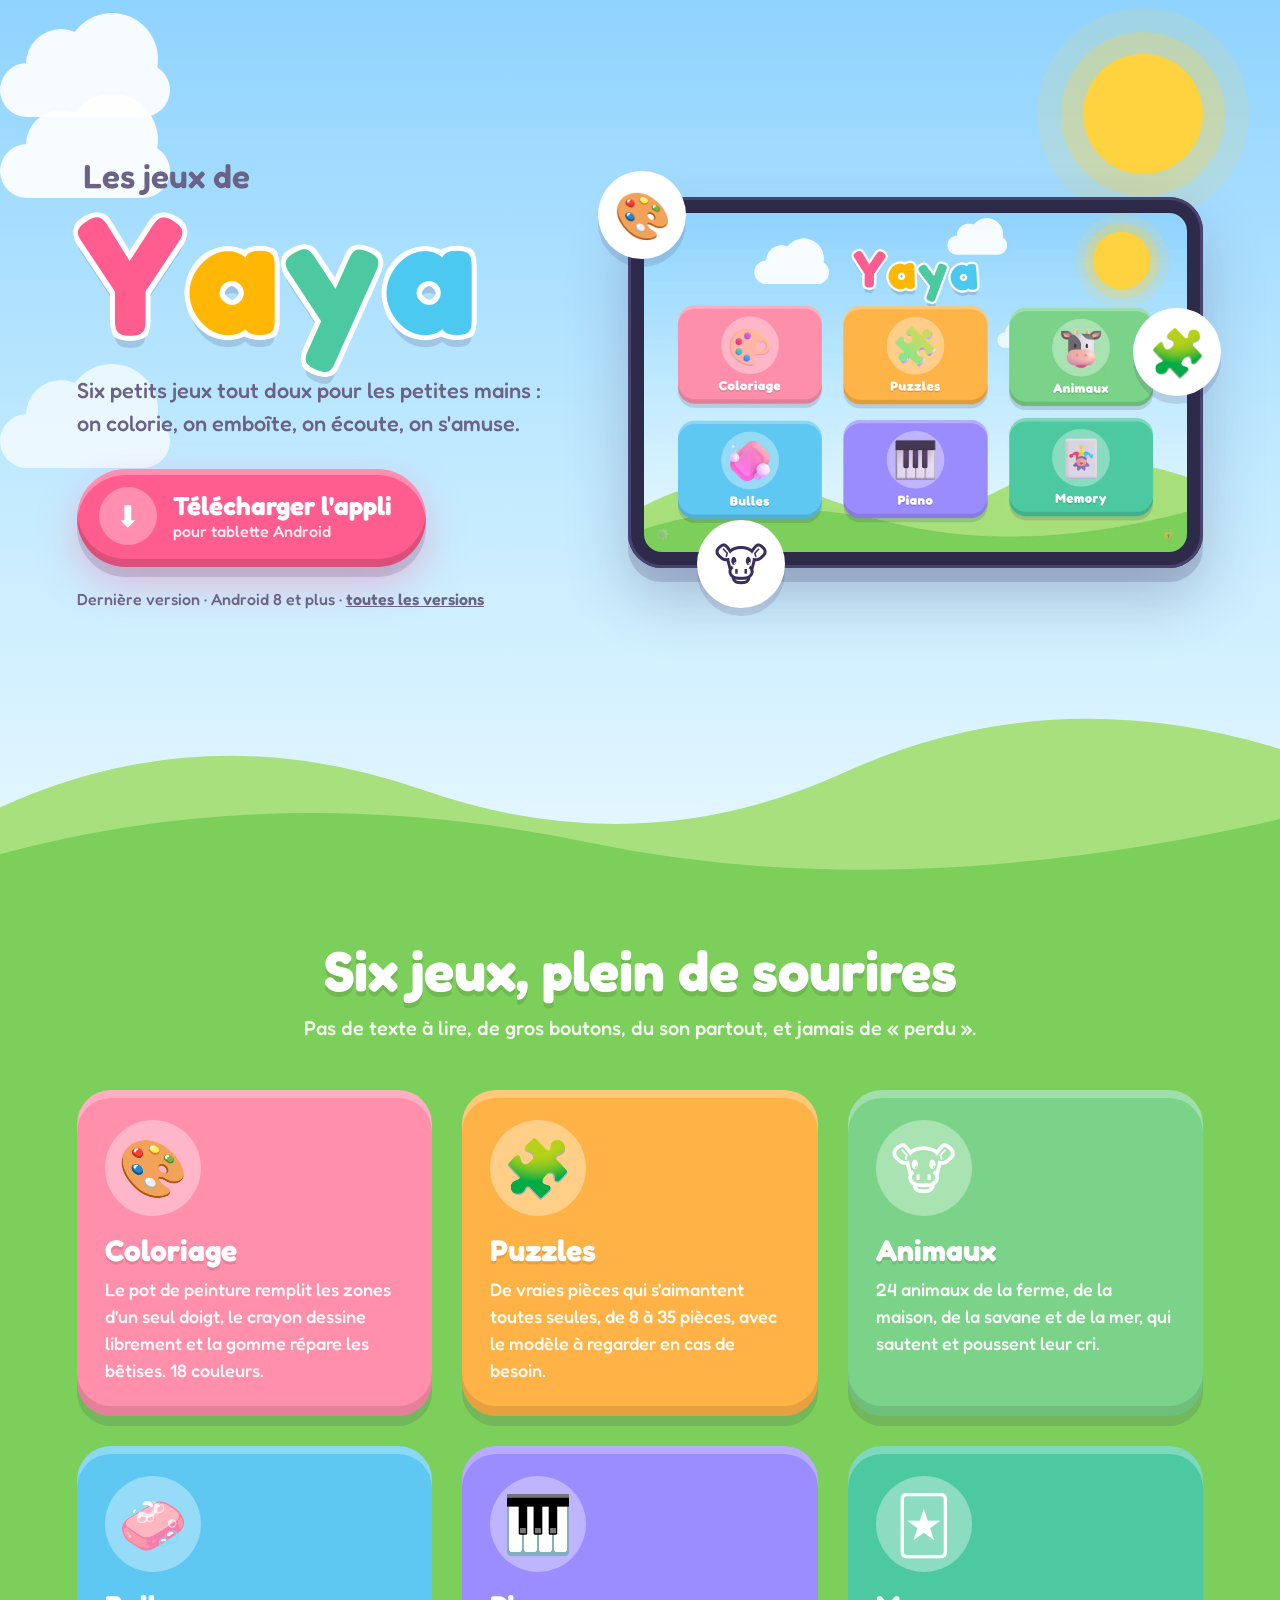
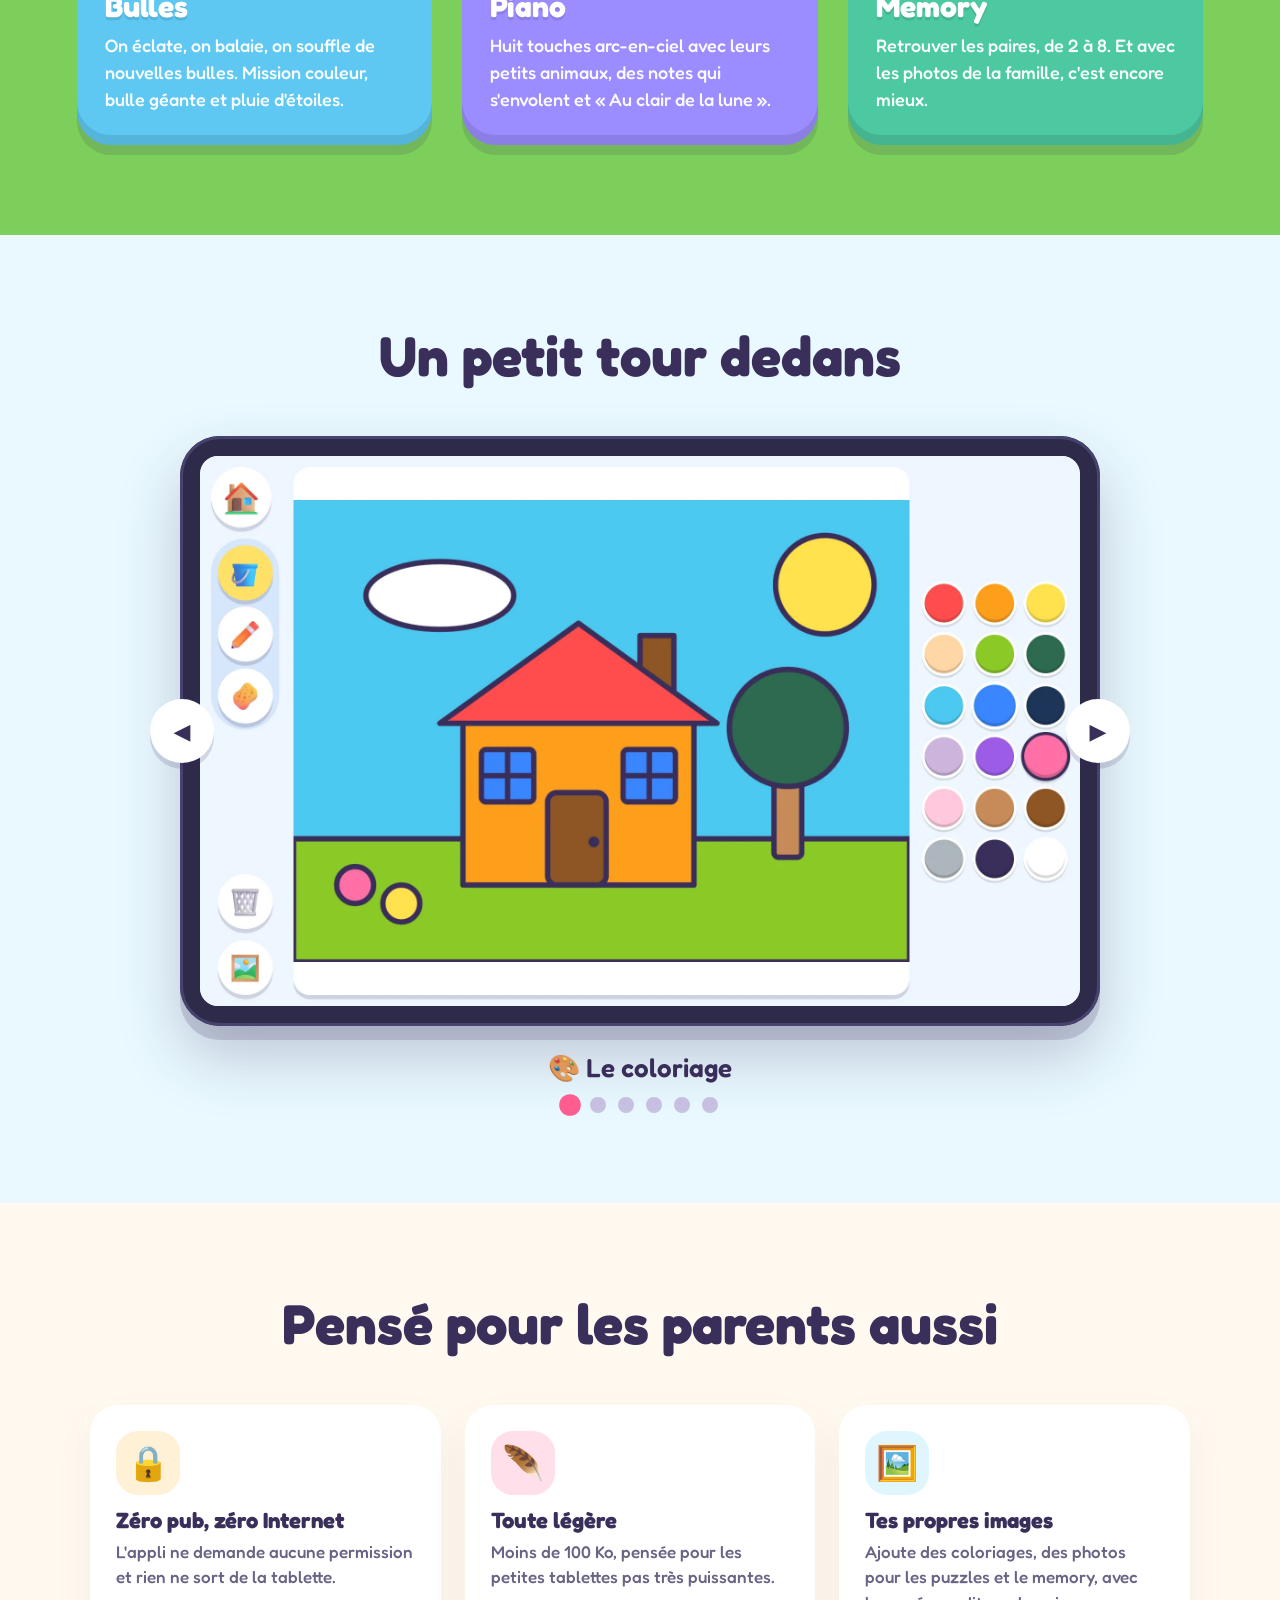
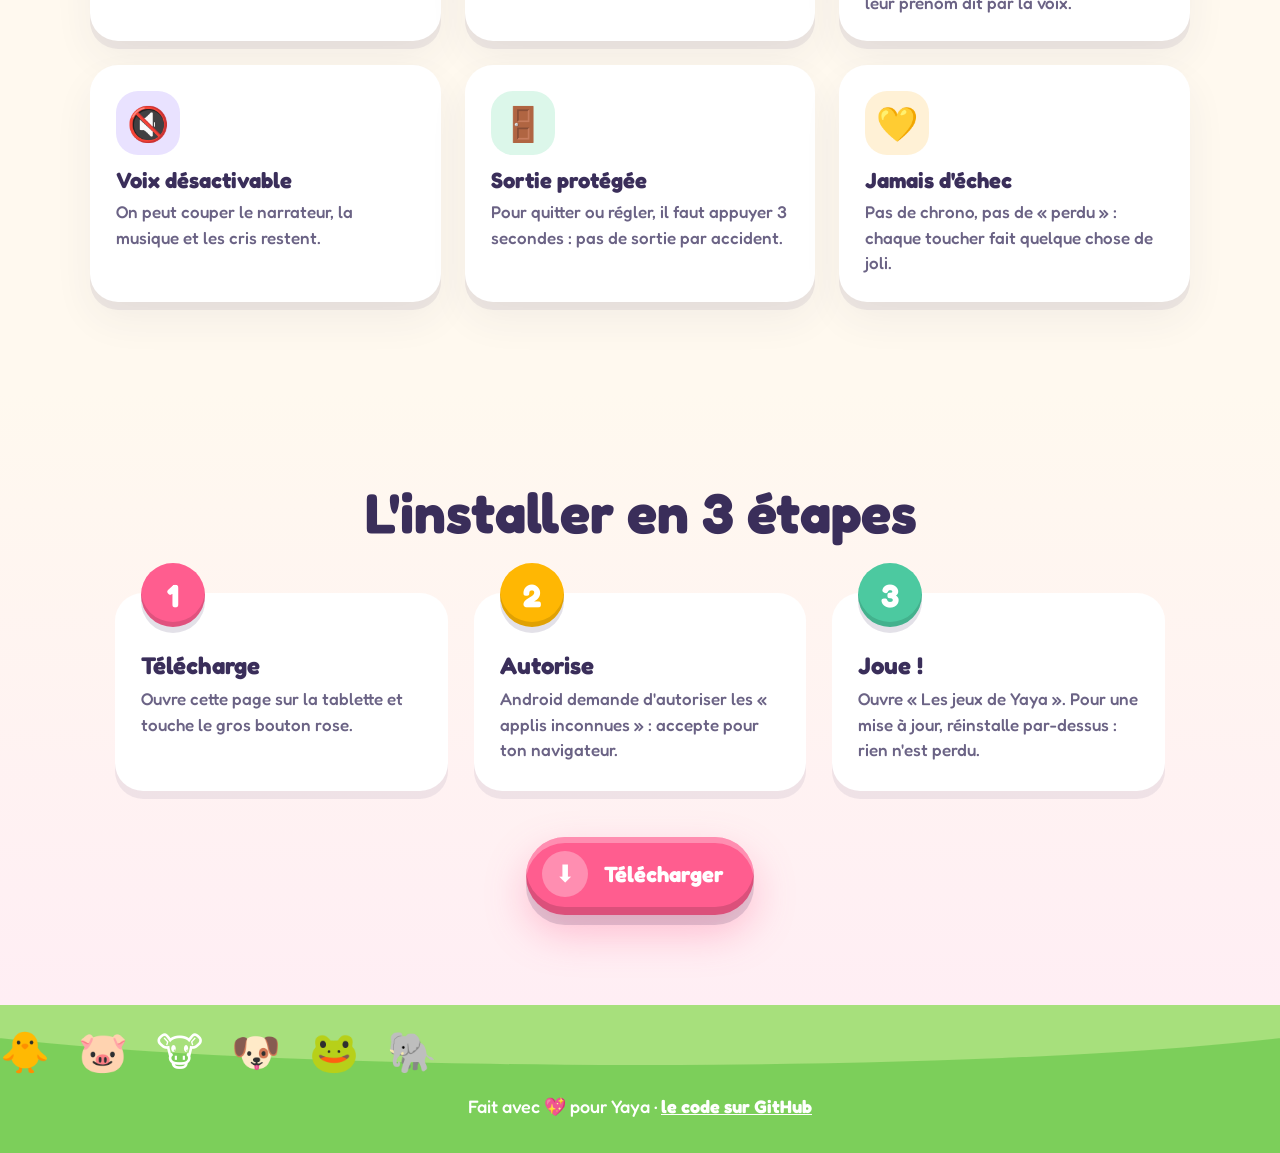
==== site/index.html @ edda2c36 "Les jeux de Yaya 1.0.0 Six jeux pour tablette Android (coloriage, puzzles, animaux, bulles, piano, m" ====
<!doctype html>
<html lang="fr">
<head>
  <meta charset="utf-8">
  <meta name="viewport" content="width=device-width, initial-scale=1">
  <title>Les jeux de Yaya · petits jeux tout doux pour Android</title>
  <meta name="description" content="Six petits jeux tout doux pour les 3 ans et plus : coloriage, puzzles, cris des animaux, bulles, piano et memory. Sans pub, sans Internet, sans permission.">
  <meta name="theme-color" content="#8fd3ff">
  <meta property="og:title" content="Les jeux de Yaya">
  <meta property="og:description" content="Six petits jeux tout doux pour les tout-petits, sur tablette Android.">
  <meta property="og:image" content="https://yaya.glaede.fr/img/menu.webp">
  <meta property="og:type" content="website">
  <link rel="icon" href="favicon.svg" type="image/svg+xml">
  <link rel="preload" href="fonts/fredoka.woff2" as="font" type="font/woff2" crossorigin>
  <link rel="stylesheet" href="style.css">
</head>
<body>
  <!-- Bulles qui montent en fond (créées par app.js) -->
  <div class="bubbles" aria-hidden="true"></div>

  <!-- =========================== Haut de page =========================== -->
  <header class="hero">
    <div class="sky" aria-hidden="true">
      <div class="sun"></div>
      <div class="cloud c1"></div>
      <div class="cloud c2"></div>
      <div class="cloud c3"></div>
    </div>

    <div class="hero-inner">
      <div class="hero-text">
        <p class="kicker">Les jeux de</p>
        <h1 class="name" aria-label="Yaya">
          <span style="--c:#ff5d8f;--i:0">Y</span><span style="--c:#ffb703;--i:1">a</span><span style="--c:#4cc9a0;--i:2">y</span><span style="--c:#4cc9f0;--i:3">a</span>
        </h1>
        <p class="tagline">Six petits jeux tout doux pour les petites mains&nbsp;:<br>on colorie, on emboîte, on écoute, on s'amuse.</p>

        <a class="candy download" id="download" href="https://github.com/Glaede2/les-jeux-de-yaya/releases/latest/download/LesJeuxDeYaya.apk">
          <span class="candy-icon">⬇️</span>
          <span>
            <strong>Télécharger l'appli</strong>
            <small>pour tablette Android</small>
          </span>
        </a>
        <p class="meta"><span id="version">Dernière version</span> · Android 8 et plus · <a href="https://github.com/Glaede2/les-jeux-de-yaya/releases" id="releases">toutes les versions</a></p>
      </div>

      <div class="hero-device">
        <div class="tablet tilt">
          <img src="img/menu.webp" alt="L'écran d'accueil de l'appli : le prénom Yaya et six tuiles de jeux colorées" width="1920" height="1200">
        </div>
        <span class="sticker s1">🎨</span>
        <span class="sticker s2">🧩</span>
        <span class="sticker s3">🐮</span>
      </div>
    </div>

    <svg class="hills" viewBox="0 0 1000 200" preserveAspectRatio="none" aria-hidden="true">
      <path d="M0 120 Q160 40 330 105 T660 90 T1000 70 V200 H0 Z" fill="#a7e07c" />
      <path d="M0 160 Q220 95 460 150 T1000 130 V200 H0 Z" fill="#7ccf5a" />
    </svg>
  </header>

  <main>
    <!-- =========================== Les jeux =========================== -->
    <section class="section games" id="jeux">
      <h2 class="title">Six jeux, plein de sourires</h2>
      <p class="lead">Pas de texte à lire, de gros boutons, du son partout, et jamais de « perdu ».</p>
      <div class="cards">
        <article class="card reveal" style="--c:#ff8fab">
          <div class="card-icon">🎨</div>
          <h3>Coloriage</h3>
          <p>Le pot de peinture remplit les zones d'un seul doigt, le crayon dessine librement et la gomme répare les bêtises. 18 couleurs.</p>
        </article>
        <article class="card reveal" style="--c:#ffb347">
          <div class="card-icon">🧩</div>
          <h3>Puzzles</h3>
          <p>De vraies pièces qui s'aimantent toutes seules, de 8 à 35 pièces, avec le modèle à regarder en cas de besoin.</p>
        </article>
        <article class="card reveal" style="--c:#7bd389">
          <div class="card-icon">🐮</div>
          <h3>Animaux</h3>
          <p>24 animaux de la ferme, de la maison, de la savane et de la mer, qui sautent et poussent leur cri.</p>
        </article>
        <article class="card reveal" style="--c:#5ec8f2">
          <div class="card-icon">🧼</div>
          <h3>Bulles</h3>
          <p>On éclate, on balaie, on souffle de nouvelles bulles. Mission couleur, bulle géante et pluie d'étoiles.</p>
        </article>
        <article class="card reveal" style="--c:#9b8cff">
          <div class="card-icon">🎹</div>
          <h3>Piano</h3>
          <p>Huit touches arc-en-ciel avec leurs petits animaux, des notes qui s'envolent et « Au clair de la lune ».</p>
        </article>
        <article class="card reveal" style="--c:#4cc9a0">
          <div class="card-icon">🃏</div>
          <h3>Memory</h3>
          <p>Retrouver les paires, de 2 à 8. Et avec les photos de la famille, c'est encore mieux.</p>
        </article>
      </div>
    </section>

    <!-- =========================== Captures =========================== -->
    <section class="section gallery" id="images">
      <h2 class="title">Un petit tour dedans</h2>
      <div class="viewer reveal">
        <div class="tablet big">
          <div class="slides" id="slides">
            <img src="img/coloriage.webp" alt="Le coloriage : une maison colorée, la palette de couleurs et les outils" data-caption="🎨 Le coloriage" width="1920" height="1200">
            <img src="img/puzzle.webp" alt="Le puzzle : le plateau avec le modèle en transparence et les pièces rangées sur les côtés" data-caption="🧩 Les puzzles" width="1920" height="1200" loading="lazy">
            <img src="img/animaux.webp" alt="Les animaux de la ferme, la vache dit Meuh" data-caption="🐮 Les animaux" width="1920" height="1200" loading="lazy">
            <img src="img/bulles.webp" alt="Des bulles de couleur qui montent dans l'eau" data-caption="🧼 Les bulles" width="1920" height="1200" loading="lazy">
            <img src="img/piano.webp" alt="Le piano aux huit touches de couleur" data-caption="🎹 Le piano" width="1920" height="1200" loading="lazy">
            <img src="img/memory.webp" alt="Le memory avec des cartes d'animaux" data-caption="🃏 Le memory" width="1920" height="1200" loading="lazy">
          </div>
        </div>
        <button class="nav prev" id="prev" aria-label="Image précédente">◀</button>
        <button class="nav next" id="next" aria-label="Image suivante">▶</button>
      </div>
      <p class="caption" id="caption">🎨 Le coloriage</p>
      <div class="dots" id="dots"></div>
    </section>

    <!-- =========================== Pour les parents =========================== -->
    <section class="section parents" id="parents">
      <h2 class="title">Pensé pour les parents aussi</h2>
      <div class="features">
        <div class="feature reveal"><span>🔒</span><h3>Zéro pub, zéro Internet</h3><p>L'appli ne demande aucune permission et rien ne sort de la tablette.</p></div>
        <div class="feature reveal"><span>🪶</span><h3>Toute légère</h3><p>Moins de 100 Ko, pensée pour les petites tablettes pas très puissantes.</p></div>
        <div class="feature reveal"><span>🖼️</span><h3>Tes propres images</h3><p>Ajoute des coloriages, des photos pour les puzzles et le memory, avec leur prénom dit par la voix.</p></div>
        <div class="feature reveal"><span>🔇</span><h3>Voix désactivable</h3><p>On peut couper le narrateur, la musique et les cris restent.</p></div>
        <div class="feature reveal"><span>🚪</span><h3>Sortie protégée</h3><p>Pour quitter ou régler, il faut appuyer 3 secondes : pas de sortie par accident.</p></div>
        <div class="feature reveal"><span>💛</span><h3>Jamais d'échec</h3><p>Pas de chrono, pas de « perdu » : chaque toucher fait quelque chose de joli.</p></div>
      </div>
    </section>

    <!-- =========================== Installation =========================== -->
    <section class="section install" id="installer">
      <h2 class="title">L'installer en 3 étapes</h2>
      <ol class="steps">
        <li class="step reveal" style="--c:#ff5d8f"><b>1</b><h3>Télécharge</h3><p>Ouvre cette page sur la tablette et touche le gros bouton rose.</p></li>
        <li class="step reveal" style="--c:#ffb703"><b>2</b><h3>Autorise</h3><p>Android demande d'autoriser les « applis inconnues » : accepte pour ton navigateur.</p></li>
        <li class="step reveal" style="--c:#4cc9a0"><b>3</b><h3>Joue !</h3><p>Ouvre « Les jeux de Yaya ». Pour une mise à jour, réinstalle par-dessus : rien n'est perdu.</p></li>
      </ol>
      <a class="candy download small" href="https://github.com/Glaede2/les-jeux-de-yaya/releases/latest/download/LesJeuxDeYaya.apk">
        <span class="candy-icon">⬇️</span><span><strong>Télécharger</strong></span>
      </a>
    </section>
  </main>

  <!-- =========================== Bas de page =========================== -->
  <footer class="footer">
    <div class="parade" aria-hidden="true">
      <span>🐥</span><span>🐷</span><span>🐮</span><span>🐶</span><span>🐸</span><span>🐘</span>
    </div>
    <p>Fait avec 💖 pour Yaya · <a href="https://github.com/Glaede2/les-jeux-de-yaya">le code sur GitHub</a></p>
  </footer>

  <canvas id="confetti" aria-hidden="true"></canvas>
  <script src="app.js"></script>
</body>
</html>
---- site/style.css ----
/* Les jeux de Yaya : site de téléchargement.
   Même direction artistique que l'appli : ciel, collines, police Fredoka, boutons bonbon. */
@font-face {
  font-family: 'Fredoka';
  src: url(fonts/fredoka.woff2) format('woff2');
  font-weight: 300 700;
  font-display: swap;
}

:root {
  --ink: #3a2e5a;
  --ink-soft: #6b6385;
  --pink: #ff5d8f;
  --yellow: #ffb703;
  --green: #4cc9a0;
  --blue: #4cc9f0;
  --violet: #9b5de5;
  --sky1: #8fd3ff;
  --sky2: #c4ebff;
  --sky3: #e9f9ff;
  --grass: #7ccf5a;
  --grass-light: #a7e07c;
  --cream: #fff9ef;
}

* { box-sizing: border-box; margin: 0; padding: 0; }
html { scroll-behavior: smooth; }
body {
  font-family: 'Fredoka', system-ui, sans-serif;
  color: var(--ink);
  background: var(--cream);
  overflow-x: hidden;
  -webkit-font-smoothing: antialiased;
}
a { color: inherit; }
img { display: block; max-width: 100%; height: auto; }

/* ---------------------------------------------------------------- Bulles de fond */
.bubbles {
  position: fixed;
  inset: 0;
  pointer-events: none;
  z-index: 0;
  overflow: hidden;
}
.bubbles span {
  position: absolute;
  bottom: -120px;
  border-radius: 50%;
  background: radial-gradient(circle at 32% 30%, rgba(255, 255, 255, .95) 0 12%, var(--c) 13% 70%, rgba(255, 255, 255, .4) 100%);
  opacity: .35;
  animation: rise linear infinite;
}
@keyframes rise {
  0% { transform: translate(0, 0); }
  50% { transform: translate(30px, -55vh); }
  100% { transform: translate(-10px, -115vh); }
}

/* ---------------------------------------------------------------- Haut de page */
.hero {
  position: relative;
  z-index: 1;
  min-height: 100vh;
  padding: 7vh 6vw 22vh;
  display: flex;
  align-items: center;
  background: linear-gradient(var(--sky1) 0%, var(--sky2) 55%, var(--sky3) 100%);
  overflow: hidden;
}
.sky { position: absolute; inset: 0; pointer-events: none; }
.sun {
  position: absolute;
  right: 6vw;
  top: 6vh;
  width: 120px;
  height: 120px;
  border-radius: 50%;
  background: #ffd23f;
  box-shadow: 0 0 0 22px rgba(255, 210, 63, .3), 0 0 0 46px rgba(255, 210, 63, .14);
  animation: sun 5s ease-in-out infinite;
}
@keyframes sun { 50% { transform: scale(1.08); } }
.cloud {
  position: absolute;
  left: 0;
  width: 170px;
  height: 54px;
  border-radius: 54px;
  background: #fff;
  opacity: .92;
  animation: drift linear infinite;
}
.cloud::before, .cloud::after { content: ''; position: absolute; border-radius: 50%; background: #fff; }
.cloud::before { width: 70px; height: 70px; left: 26px; top: -34px; }
.cloud::after { width: 92px; height: 92px; left: 66px; top: -50px; }
.c1 { top: 16vh; animation-duration: 60s; animation-delay: -12s; }
.c2 { top: 46vh; --s: .6; animation-duration: 85s; animation-delay: -50s; opacity: .7; }
.c3 { top: 7vh; --s: .8; animation-duration: 72s; animation-delay: -36s; }
@keyframes drift {
  from { transform: translateX(-220px) scale(var(--s, 1)); }
  to { transform: translateX(calc(100vw + 40px)) scale(var(--s, 1)); }
}
.hills {
  position: absolute;
  left: 0;
  bottom: -1px;
  width: 100%;
  height: 26vh;
  pointer-events: none;
}

.hero-inner {
  position: relative;
  width: 100%;
  max-width: 1200px;
  margin: 0 auto;
  display: grid;
  grid-template-columns: 1fr 1.15fr;
  align-items: center;
  gap: 4vw;
}
.kicker {
  font-size: clamp(22px, 2.6vw, 34px);
  font-weight: 600;
  color: var(--ink-soft);
  margin-bottom: -6px;
  padding-left: 6px;
}
.name {
  display: flex;
  gap: 4px;
  font-size: clamp(96px, 13vw, 190px);
  font-weight: 700;
  line-height: 1;
  cursor: pointer;
  user-select: none;
}
.name span {
  display: inline-block;
  color: var(--c);
  text-shadow:
    5px 0 #fff, -5px 0 #fff, 0 5px #fff, 0 -5px #fff,
    4px 4px #fff, -4px 4px #fff, 4px -4px #fff, -4px -4px #fff,
    0 12px 0 rgba(58, 46, 90, .16);
  animation: wave 2.6s ease-in-out infinite;
  animation-delay: calc(var(--i) * -.3s);
}
.name span.pop { animation: pop .5s ease-out; }
@keyframes wave {
  0%, 100% { transform: translateY(0) rotate(-4deg); }
  50% { transform: translateY(-12px) rotate(4deg); }
}
@keyframes pop {
  40% { transform: scale(1.3) translateY(-16px); }
}
.tagline {
  margin: 18px 0 30px;
  font-size: clamp(18px, 1.7vw, 23px);
  line-height: 1.5;
  color: var(--ink-soft);
  max-width: 30em;
}

/* Bouton bonbon */
.candy {
  display: inline-flex;
  align-items: center;
  gap: 16px;
  padding: 18px 34px 22px 22px;
  border-radius: 999px;
  background: var(--pink);
  color: #fff;
  text-decoration: none;
  box-shadow:
    inset 0 -8px 0 rgba(0, 0, 0, .14),
    inset 0 6px 0 rgba(255, 255, 255, .3),
    0 10px 0 rgba(58, 46, 90, .16),
    0 18px 40px rgba(255, 93, 143, .35);
  transition: transform .15s ease;
  animation: wiggle 5s ease-in-out infinite;
}
.candy:hover { transform: translateY(-3px) scale(1.03); }
.candy:active { transform: translateY(4px) scale(.97); }
.candy strong { display: block; font-size: 26px; font-weight: 700; line-height: 1.1; }
.candy small { display: block; font-size: 16px; opacity: .9; }
.candy-icon {
  width: 58px;
  height: 58px;
  border-radius: 50%;
  background: rgba(255, 255, 255, .3);
  display: grid;
  place-items: center;
  font-size: 30px;
}
@keyframes wiggle {
  0%, 88%, 100% { rotate: 0deg; }
  91% { rotate: -3deg; }
  94% { rotate: 3deg; }
  97% { rotate: -1.5deg; }
}
.meta { margin-top: 22px; font-size: 16px; color: var(--ink-soft); }
.meta a { font-weight: 600; }

/* Tablette */
.hero-device { position: relative; }
.tablet {
  position: relative;
  padding: 16px;
  border-radius: 34px;
  background: #2d2a4a;
  box-shadow:
    inset 0 0 0 3px #47426e,
    0 14px 0 rgba(58, 46, 90, .18),
    0 30px 60px rgba(58, 46, 90, .25);
}
.tablet img, .tablet .slides { border-radius: 18px; overflow: hidden; }
.tablet::after { /* petite caméra */
  content: '';
  position: absolute;
  top: 50%;
  right: 6px;
  width: 6px;
  height: 6px;
  margin-top: -3px;
  border-radius: 50%;
  background: #5b5585;
}
.tilt { animation: floaty 6s ease-in-out infinite; }
@keyframes floaty {
  0%, 100% { transform: rotate(-3deg) translateY(0); }
  50% { transform: rotate(-1deg) translateY(-14px); }
}
.sticker {
  position: absolute;
  width: 88px;
  height: 88px;
  border-radius: 50%;
  background: #fff;
  display: grid;
  place-items: center;
  font-size: 46px;
  box-shadow: 0 8px 0 rgba(58, 46, 90, .14);
  animation: bob 4s ease-in-out infinite;
}
.s1 { left: -30px; top: -26px; }
.s2 { right: -18px; top: 30%; animation-delay: -1.3s; }
.s3 { left: 12%; bottom: -40px; animation-delay: -2.6s; }
@keyframes bob { 50% { transform: translateY(-14px) rotate(8deg); } }

/* ---------------------------------------------------------------- Sections */
main { position: relative; z-index: 1; }
.section { padding: 90px 6vw; }
.title {
  text-align: center;
  font-size: clamp(34px, 4.4vw, 56px);
  font-weight: 700;
  line-height: 1.1;
}
.lead {
  text-align: center;
  margin: 14px auto 0;
  font-size: 20px;
  color: var(--ink-soft);
  max-width: 34em;
}

/* Jeux */
.games { background: var(--grass); color: #fff; padding-top: 40px; }
.games .title { text-shadow: 0 5px 0 rgba(0, 0, 0, .1); }
.games .lead { color: rgba(255, 255, 255, .92); }
.cards {
  max-width: 1150px;
  margin: 50px auto 0;
  display: grid;
  grid-template-columns: repeat(3, 1fr);
  gap: 30px;
}
.card {
  position: relative;
  padding: 30px 28px 32px;
  border-radius: 34px;
  background: var(--c);
  box-shadow:
    inset 0 -10px 0 rgba(0, 0, 0, .1),
    inset 0 8px 0 rgba(255, 255, 255, .28),
    0 10px 0 rgba(58, 46, 90, .15);
  transition: transform .25s cubic-bezier(.3, 1.6, .5, 1);
}
.card:hover { transform: translateY(-8px) rotate(-1.5deg); }
.card:nth-child(even):hover { transform: translateY(-8px) rotate(1.5deg); }
.card:hover .card-icon { animation: jelly .6s ease; }
.card-icon {
  width: 96px;
  height: 96px;
  border-radius: 50%;
  background: rgba(255, 255, 255, .35);
  display: grid;
  place-items: center;
  font-size: 56px;
  margin-bottom: 16px;
}
@keyframes jelly {
  30% { transform: scale(1.25, .8); }
  50% { transform: scale(.85, 1.2); }
  70% { transform: scale(1.08, .95); }
}
.card h3 { font-size: 30px; font-weight: 700; text-shadow: 0 3px 0 rgba(0, 0, 0, .1); }
.card p { margin-top: 8px; font-size: 18px; line-height: 1.5; color: rgba(255, 255, 255, .95); }

/* Galerie */
.gallery { background: var(--sky3); }
.viewer {
  position: relative;
  max-width: 920px;
  margin: 50px auto 0;
}
.tablet.big { padding: 20px; border-radius: 40px; }
.slides { position: relative; aspect-ratio: 16 / 10; background: #fff; }
.slides img {
  position: absolute;
  inset: 0;
  width: 100%;
  height: 100%;
  object-fit: cover;
  opacity: 0;
  transform: scale(1.04);
  transition: opacity .6s ease, transform .8s ease;
}
.slides img.on { opacity: 1; transform: scale(1); }
.nav {
  position: absolute;
  top: 50%;
  width: 64px;
  height: 64px;
  margin-top: -32px;
  border: none;
  border-radius: 50%;
  background: #fff;
  color: var(--ink);
  font: inherit;
  font-size: 22px;
  cursor: pointer;
  box-shadow: 0 6px 0 rgba(58, 46, 90, .16);
  transition: transform .15s;
}
.nav:hover { transform: scale(1.1); }
.nav:active { transform: scale(.92); }
.prev { left: -30px; }
.next { right: -30px; }
.caption { text-align: center; margin-top: 26px; font-size: 26px; font-weight: 600; }
.dots { display: flex; justify-content: center; gap: 12px; margin-top: 14px; }
.dots button {
  width: 16px;
  height: 16px;
  border: none;
  border-radius: 50%;
  background: #c9c2e3;
  cursor: pointer;
  transition: transform .2s, background .2s;
}
.dots button.on { background: var(--pink); transform: scale(1.35); }

/* Parents */
.parents { background: var(--cream); }
.features {
  max-width: 1100px;
  margin: 50px auto 0;
  display: grid;
  grid-template-columns: repeat(3, 1fr);
  gap: 24px;
}
.feature {
  padding: 26px;
  border-radius: 28px;
  background: #fff;
  box-shadow: 0 8px 0 rgba(58, 46, 90, .08), 0 18px 40px rgba(58, 46, 90, .06);
}
.feature span {
  display: inline-grid;
  place-items: center;
  width: 64px;
  height: 64px;
  border-radius: 22px;
  background: #fff1d6;
  font-size: 34px;
  margin-bottom: 12px;
}
.feature:nth-child(2) span { background: #ffe0ea; }
.feature:nth-child(3) span { background: #dff6ff; }
.feature:nth-child(4) span { background: #e9e2ff; }
.feature:nth-child(5) span { background: #dcf7ea; }
.feature h3 { font-size: 22px; font-weight: 700; }
.feature p { margin-top: 6px; font-size: 17px; line-height: 1.5; color: var(--ink-soft); }

/* Installation */
.install { background: linear-gradient(var(--cream), #ffeef4); text-align: center; }
.steps {
  list-style: none;
  max-width: 1050px;
  margin: 50px auto 46px;
  display: grid;
  grid-template-columns: repeat(3, 1fr);
  gap: 26px;
  text-align: left;
}
.step {
  position: relative;
  padding: 58px 26px 28px;
  border-radius: 28px;
  background: #fff;
  box-shadow: 0 8px 0 rgba(58, 46, 90, .08);
}
.step b {
  position: absolute;
  top: -30px;
  left: 26px;
  width: 64px;
  height: 64px;
  border-radius: 50%;
  background: var(--c);
  color: #fff;
  display: grid;
  place-items: center;
  font-size: 32px;
  box-shadow: inset 0 -5px 0 rgba(0, 0, 0, .12), 0 6px 0 rgba(58, 46, 90, .14);
}
.step h3 { font-size: 24px; font-weight: 700; }
.step p { margin-top: 6px; font-size: 17px; line-height: 1.5; color: var(--ink-soft); }
.candy.small { padding: 14px 30px 18px 16px; }
.candy.small strong { font-size: 22px; }
.candy.small .candy-icon { width: 46px; height: 46px; font-size: 24px; }

/* Bas de page */
.footer {
  position: relative;
  z-index: 1;
  padding: 90px 6vw 36px;
  text-align: center;
  background: var(--grass);
  color: #fff;
  font-size: 18px;
  overflow: hidden;
}
.footer::before { /* une colline qui déborde */
  content: '';
  position: absolute;
  left: -10%;
  right: -10%;
  top: -60px;
  height: 120px;
  border-radius: 50%;
  background: var(--grass-light);
}
.footer p { position: relative; }
.footer a { font-weight: 700; }
.parade {
  position: absolute;
  left: 0;
  top: 22px;
  display: flex;
  gap: 28px;
  font-size: 40px;
  animation: parade 26s linear infinite;
}
.parade span { display: inline-block; animation: hop .5s ease-in-out infinite alternate; }
.parade span:nth-child(odd) { animation-delay: -.25s; }
@keyframes parade {
  from { transform: translateX(-420px); }
  to { transform: translateX(100vw); }
}
@keyframes hop { to { transform: translateY(-10px); } }

/* Apparition au défilement */
.reveal { opacity: 0; transform: translateY(40px) scale(.96); transition: opacity .6s ease, transform .6s cubic-bezier(.3, 1.4, .5, 1); }
.reveal.seen { opacity: 1; transform: none; }

#confetti { position: fixed; inset: 0; width: 100%; height: 100%; pointer-events: none; z-index: 50; }

/* ---------------------------------------------------------------- Petits écrans */
@media (max-width: 900px) {
  .hero { padding-top: 40px; }
  .hero-inner { grid-template-columns: 1fr; text-align: center; }
  .name { justify-content: center; }
  .tagline { margin-left: auto; margin-right: auto; }
  .hero-device { max-width: 560px; margin: 20px auto 0; width: 100%; }
  .cards, .features, .steps { grid-template-columns: 1fr 1fr; }
  .steps { gap: 50px 26px; }
  .sun { width: 80px; height: 80px; }
  .prev { left: -12px; }
  .next { right: -12px; }
}
@media (max-width: 600px) {
  .section { padding: 70px 18px; }
  .hero { padding: 30px 18px 18vh; }
  .cards, .features, .steps { grid-template-columns: 1fr; }
  .candy { padding: 14px 26px 18px 14px; }
  .candy strong { font-size: 22px; }
  .sticker { width: 64px; height: 64px; font-size: 32px; }
  .s1 { left: -8px; }
  .s2 { right: -6px; }
  .nav { width: 48px; height: 48px; margin-top: -24px; font-size: 16px; }
  .prev { left: -8px; }
  .next { right: -8px; }
}

/* Moins d'animations pour qui le demande */
@media (prefers-reduced-motion: reduce) {
  *, *::before, *::after { animation: none !important; transition: none !important; }
  .reveal { opacity: 1; transform: none; }
  .slides img.on { transform: none; }
}
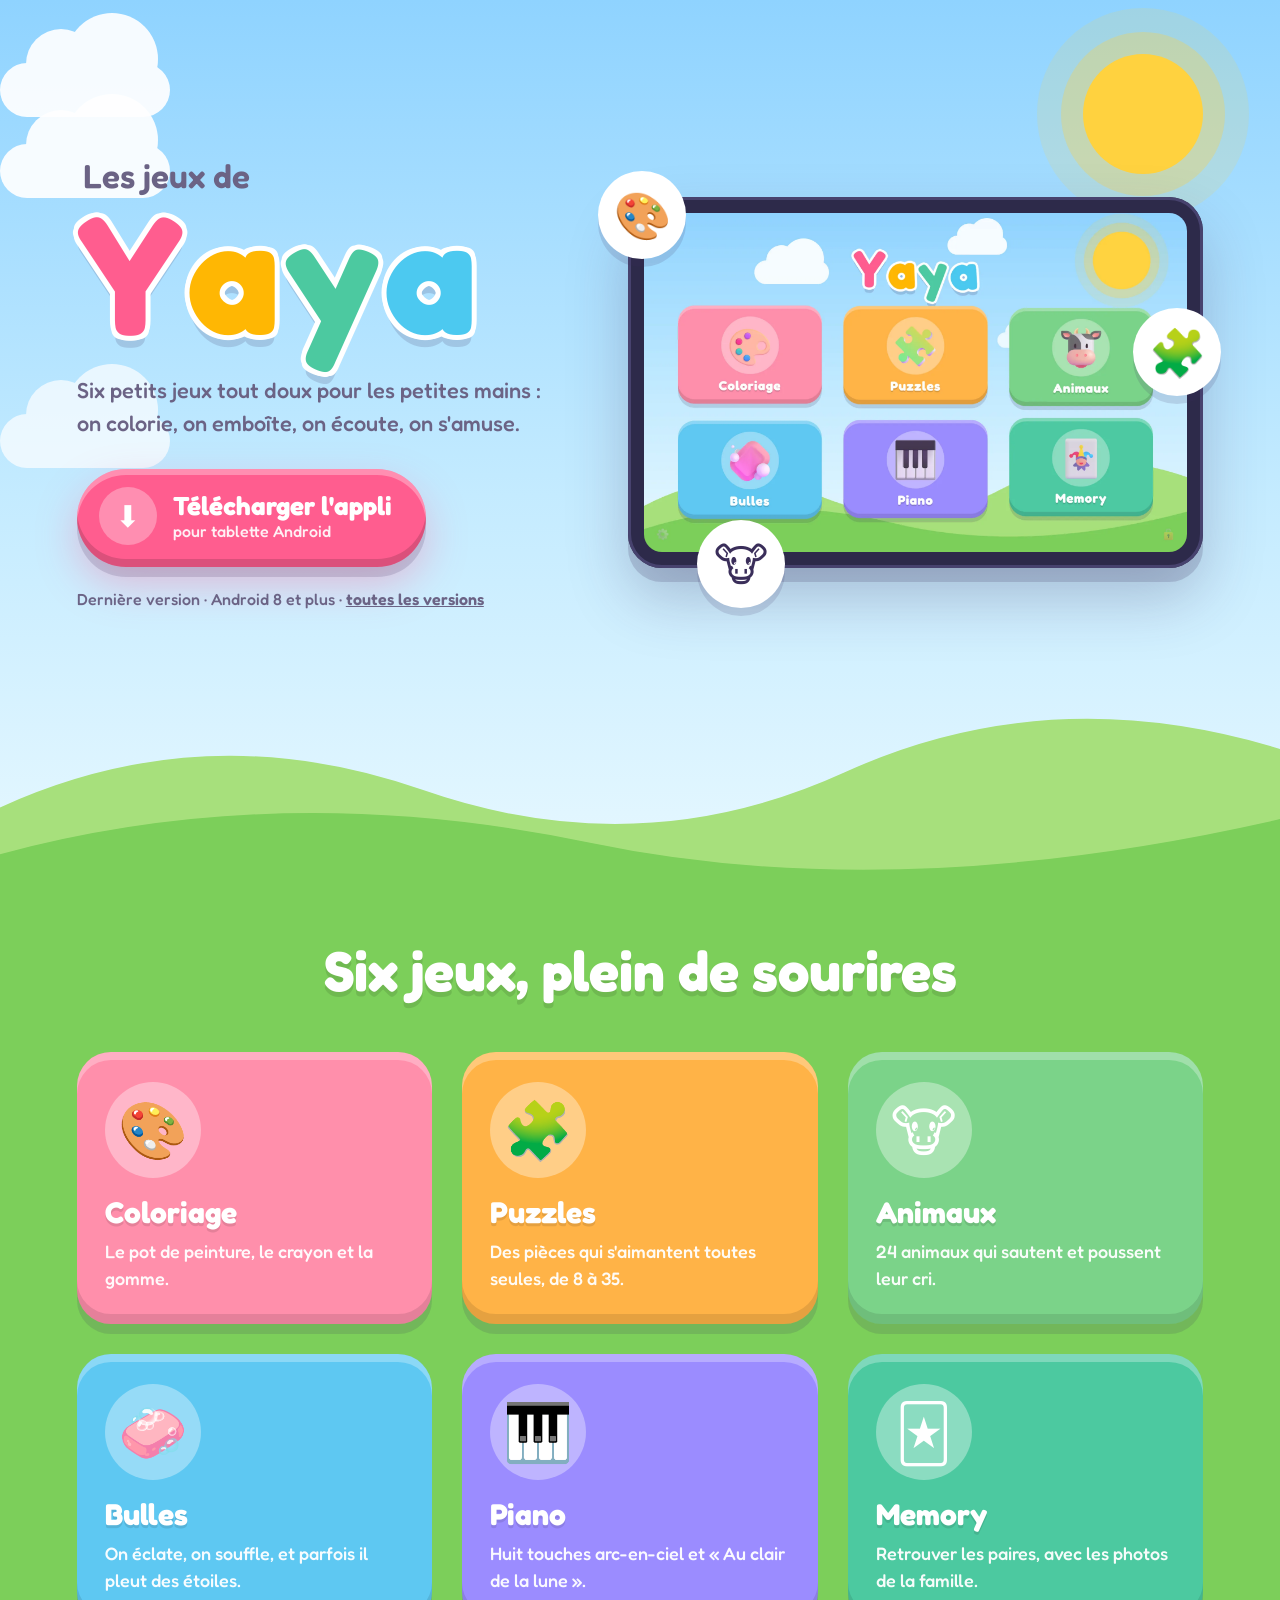
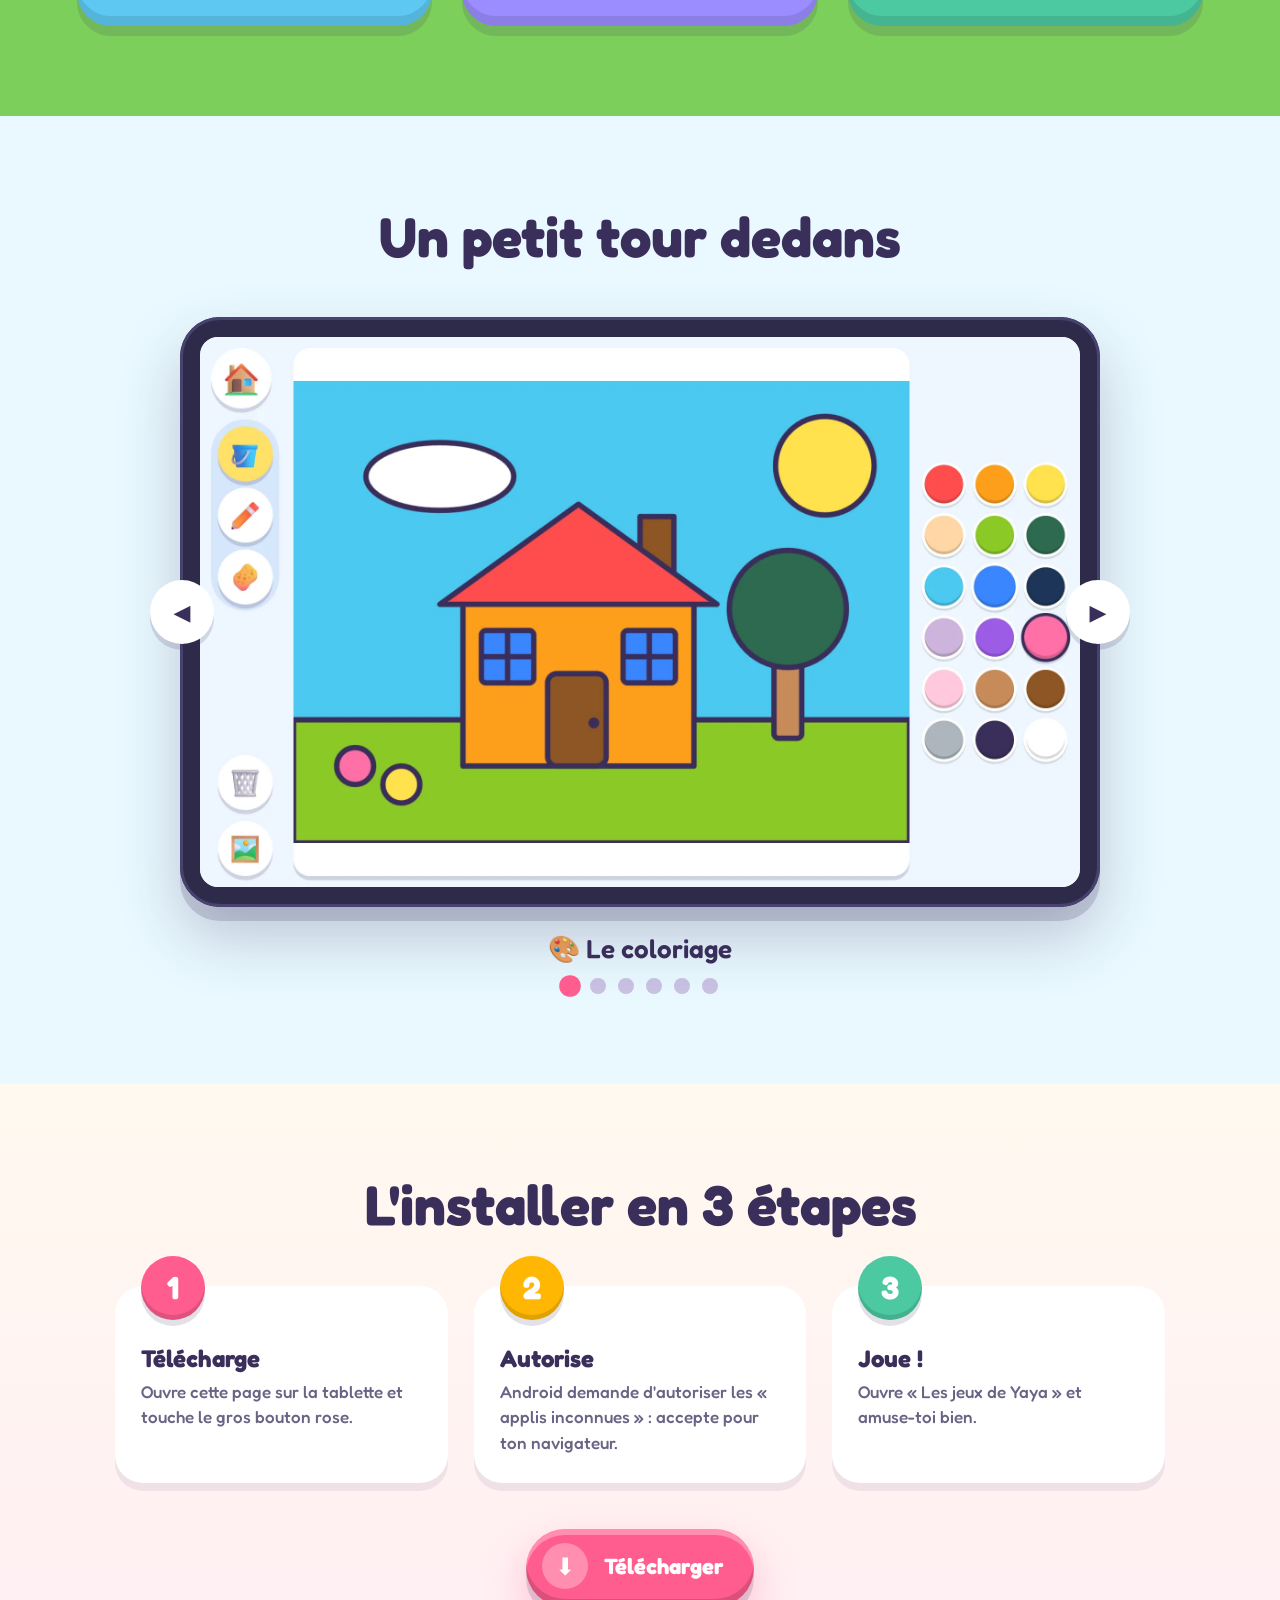
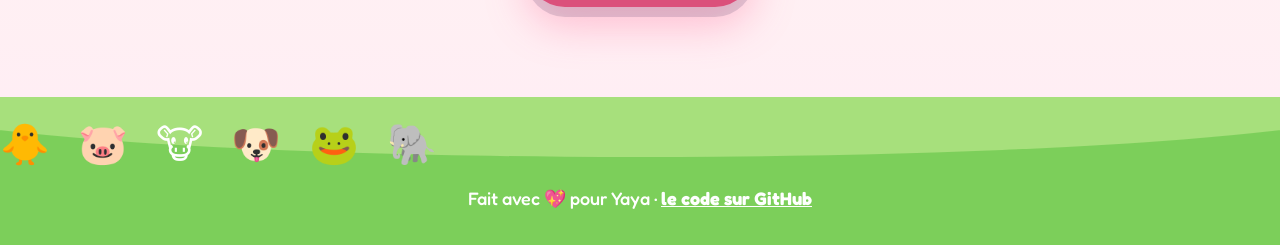
==== commit a2d6d9b8: "Site : version allégée, sans les blocs argumentaires Co-Authored-By: Claude Opus 5.5 <noreply@anthro" ====
--- a/site/index.html
+++ b/site/index.html
@@ -4,7 +4,7 @@
   <meta charset="utf-8">
   <meta name="viewport" content="width=device-width, initial-scale=1">
   <title>Les jeux de Yaya · petits jeux tout doux pour Android</title>
-  <meta name="description" content="Six petits jeux tout doux pour les 3 ans et plus : coloriage, puzzles, cris des animaux, bulles, piano et memory. Sans pub, sans Internet, sans permission.">
+  <meta name="description" content="Six petits jeux tout doux pour les 3 ans et plus : coloriage, puzzles, cris des animaux, bulles, piano et memory.">
   <meta name="theme-color" content="#8fd3ff">
   <meta property="og:title" content="Les jeux de Yaya">
   <meta property="og:description" content="Six petits jeux tout doux pour les tout-petits, sur tablette Android.">
@@ -65,37 +65,36 @@
     <!-- =========================== Les jeux =========================== -->
     <section class="section games" id="jeux">
       <h2 class="title">Six jeux, plein de sourires</h2>
-      <p class="lead">Pas de texte à lire, de gros boutons, du son partout, et jamais de « perdu ».</p>
       <div class="cards">
         <article class="card reveal" style="--c:#ff8fab">
           <div class="card-icon">🎨</div>
           <h3>Coloriage</h3>
-          <p>Le pot de peinture remplit les zones d'un seul doigt, le crayon dessine librement et la gomme répare les bêtises. 18 couleurs.</p>
+          <p>Le pot de peinture, le crayon et la gomme.</p>
         </article>
         <article class="card reveal" style="--c:#ffb347">
           <div class="card-icon">🧩</div>
           <h3>Puzzles</h3>
-          <p>De vraies pièces qui s'aimantent toutes seules, de 8 à 35 pièces, avec le modèle à regarder en cas de besoin.</p>
+          <p>Des pièces qui s'aimantent toutes seules, de 8 à 35.</p>
         </article>
         <article class="card reveal" style="--c:#7bd389">
           <div class="card-icon">🐮</div>
           <h3>Animaux</h3>
-          <p>24 animaux de la ferme, de la maison, de la savane et de la mer, qui sautent et poussent leur cri.</p>
+          <p>24 animaux qui sautent et poussent leur cri.</p>
         </article>
         <article class="card reveal" style="--c:#5ec8f2">
           <div class="card-icon">🧼</div>
           <h3>Bulles</h3>
-          <p>On éclate, on balaie, on souffle de nouvelles bulles. Mission couleur, bulle géante et pluie d'étoiles.</p>
+          <p>On éclate, on souffle, et parfois il pleut des étoiles.</p>
         </article>
         <article class="card reveal" style="--c:#9b8cff">
           <div class="card-icon">🎹</div>
           <h3>Piano</h3>
-          <p>Huit touches arc-en-ciel avec leurs petits animaux, des notes qui s'envolent et « Au clair de la lune ».</p>
+          <p>Huit touches arc-en-ciel et « Au clair de la lune ».</p>
         </article>
         <article class="card reveal" style="--c:#4cc9a0">
           <div class="card-icon">🃏</div>
           <h3>Memory</h3>
-          <p>Retrouver les paires, de 2 à 8. Et avec les photos de la famille, c'est encore mieux.</p>
+          <p>Retrouver les paires, avec les photos de la famille.</p>
         </article>
       </div>
     </section>
@@ -121,18 +120,6 @@
       <div class="dots" id="dots"></div>
     </section>
 
-    <!-- =========================== Pour les parents =========================== -->
-    <section class="section parents" id="parents">
-      <h2 class="title">Pensé pour les parents aussi</h2>
-      <div class="features">
-        <div class="feature reveal"><span>🔒</span><h3>Zéro pub, zéro Internet</h3><p>L'appli ne demande aucune permission et rien ne sort de la tablette.</p></div>
-        <div class="feature reveal"><span>🪶</span><h3>Toute légère</h3><p>Moins de 100 Ko, pensée pour les petites tablettes pas très puissantes.</p></div>
-        <div class="feature reveal"><span>🖼️</span><h3>Tes propres images</h3><p>Ajoute des coloriages, des photos pour les puzzles et le memory, avec leur prénom dit par la voix.</p></div>
-        <div class="feature reveal"><span>🔇</span><h3>Voix désactivable</h3><p>On peut couper le narrateur, la musique et les cris restent.</p></div>
-        <div class="feature reveal"><span>🚪</span><h3>Sortie protégée</h3><p>Pour quitter ou régler, il faut appuyer 3 secondes : pas de sortie par accident.</p></div>
-        <div class="feature reveal"><span>💛</span><h3>Jamais d'échec</h3><p>Pas de chrono, pas de « perdu » : chaque toucher fait quelque chose de joli.</p></div>
-      </div>
-    </section>
 
     <!-- =========================== Installation =========================== -->
     <section class="section install" id="installer">
@@ -140,7 +127,7 @@
       <ol class="steps">
         <li class="step reveal" style="--c:#ff5d8f"><b>1</b><h3>Télécharge</h3><p>Ouvre cette page sur la tablette et touche le gros bouton rose.</p></li>
         <li class="step reveal" style="--c:#ffb703"><b>2</b><h3>Autorise</h3><p>Android demande d'autoriser les « applis inconnues » : accepte pour ton navigateur.</p></li>
-        <li class="step reveal" style="--c:#4cc9a0"><b>3</b><h3>Joue !</h3><p>Ouvre « Les jeux de Yaya ». Pour une mise à jour, réinstalle par-dessus : rien n'est perdu.</p></li>
+        <li class="step reveal" style="--c:#4cc9a0"><b>3</b><h3>Joue !</h3><p>Ouvre « Les jeux de Yaya » et amuse-toi bien.</p></li>
       </ol>
       <a class="candy download small" href="https://github.com/Glaede2/les-jeux-de-yaya/releases/latest/download/LesJeuxDeYaya.apk">
         <span class="candy-icon">⬇️</span><span><strong>Télécharger</strong></span>
--- a/site/style.css
+++ b/site/style.css
@@ -361,38 +361,6 @@
 }
 .dots button.on { background: var(--pink); transform: scale(1.35); }
 
-/* Parents */
-.parents { background: var(--cream); }
-.features {
-  max-width: 1100px;
-  margin: 50px auto 0;
-  display: grid;
-  grid-template-columns: repeat(3, 1fr);
-  gap: 24px;
-}
-.feature {
-  padding: 26px;
-  border-radius: 28px;
-  background: #fff;
-  box-shadow: 0 8px 0 rgba(58, 46, 90, .08), 0 18px 40px rgba(58, 46, 90, .06);
-}
-.feature span {
-  display: inline-grid;
-  place-items: center;
-  width: 64px;
-  height: 64px;
-  border-radius: 22px;
-  background: #fff1d6;
-  font-size: 34px;
-  margin-bottom: 12px;
-}
-.feature:nth-child(2) span { background: #ffe0ea; }
-.feature:nth-child(3) span { background: #dff6ff; }
-.feature:nth-child(4) span { background: #e9e2ff; }
-.feature:nth-child(5) span { background: #dcf7ea; }
-.feature h3 { font-size: 22px; font-weight: 700; }
-.feature p { margin-top: 6px; font-size: 17px; line-height: 1.5; color: var(--ink-soft); }
-
 /* Installation */
 .install { background: linear-gradient(var(--cream), #ffeef4); text-align: center; }
 .steps {
@@ -484,7 +452,7 @@
   .name { justify-content: center; }
   .tagline { margin-left: auto; margin-right: auto; }
   .hero-device { max-width: 560px; margin: 20px auto 0; width: 100%; }
-  .cards, .features, .steps { grid-template-columns: 1fr 1fr; }
+  .cards, .steps { grid-template-columns: 1fr 1fr; }
   .steps { gap: 50px 26px; }
   .sun { width: 80px; height: 80px; }
   .prev { left: -12px; }
@@ -493,7 +461,7 @@
 @media (max-width: 600px) {
   .section { padding: 70px 18px; }
   .hero { padding: 30px 18px 18vh; }
-  .cards, .features, .steps { grid-template-columns: 1fr; }
+  .cards, .steps { grid-template-columns: 1fr; }
   .candy { padding: 14px 26px 18px 14px; }
   .candy strong { font-size: 22px; }
   .sticker { width: 64px; height: 64px; font-size: 32px; }
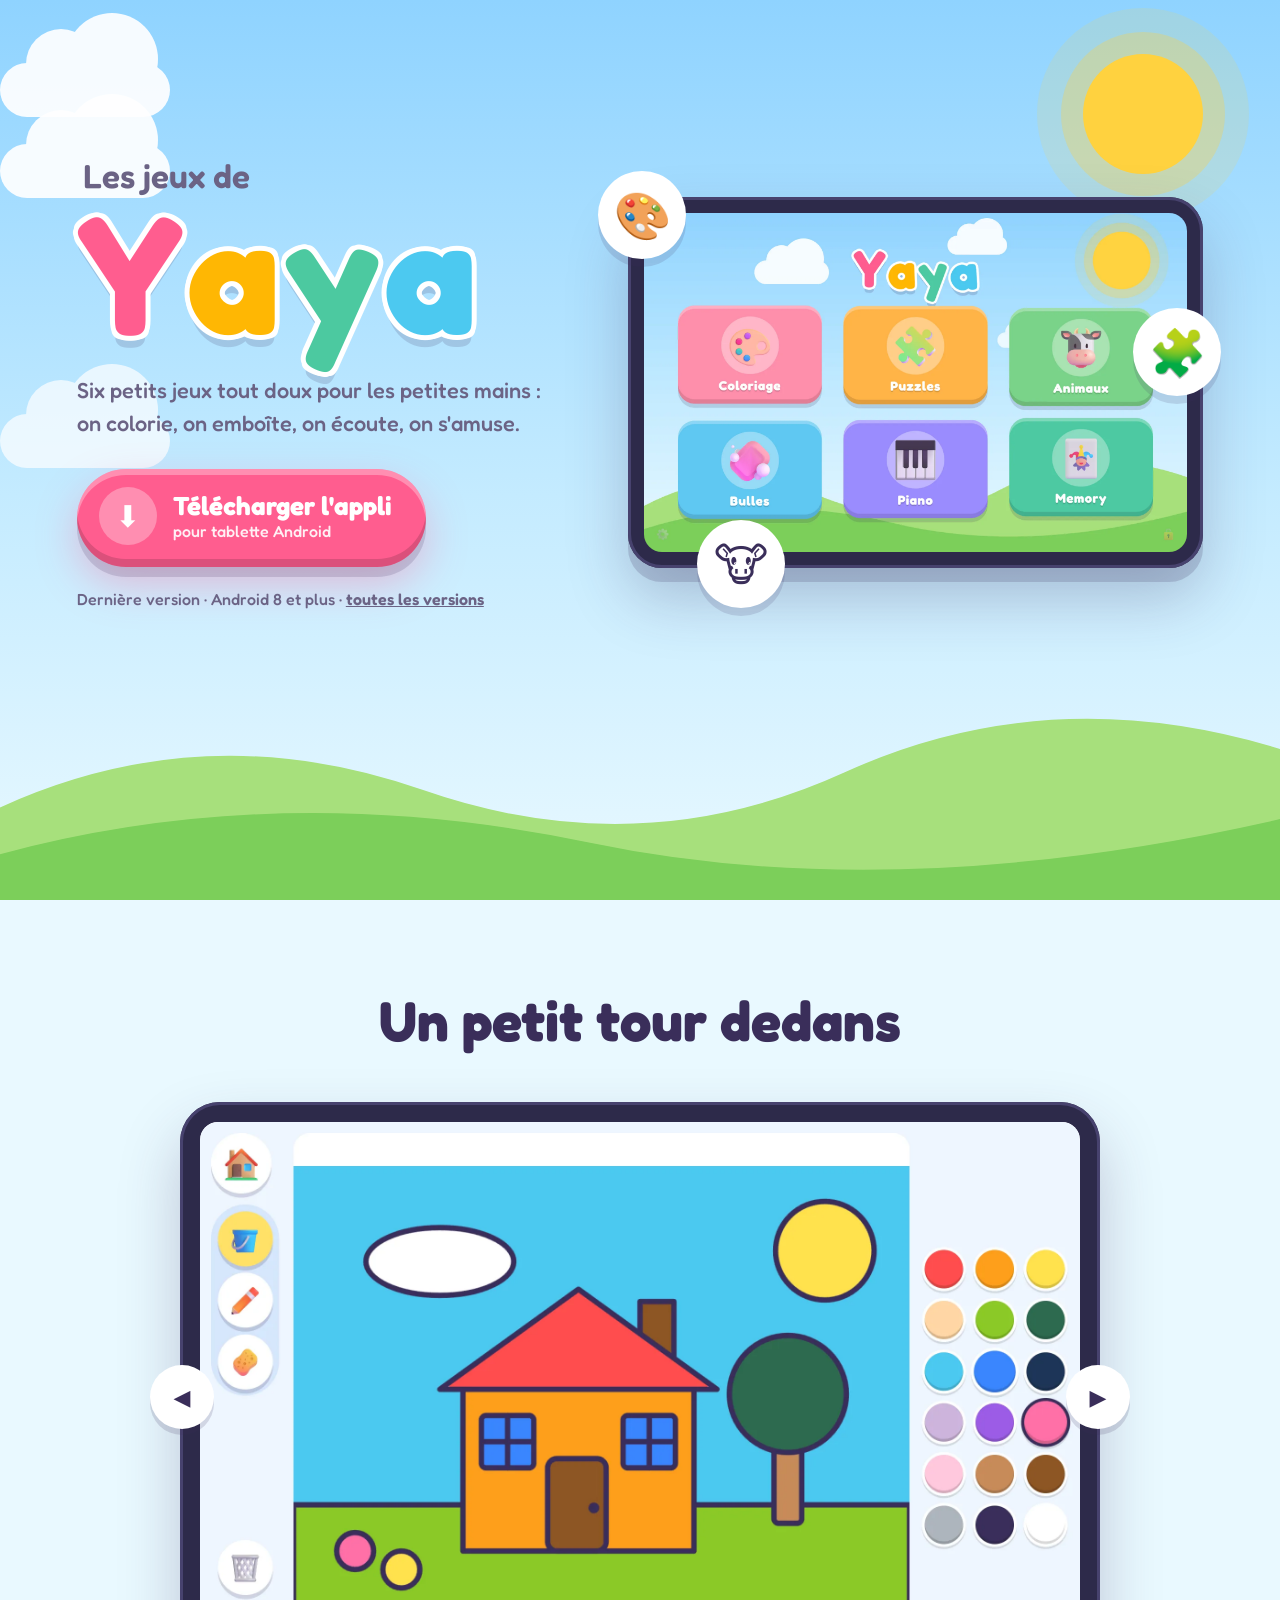
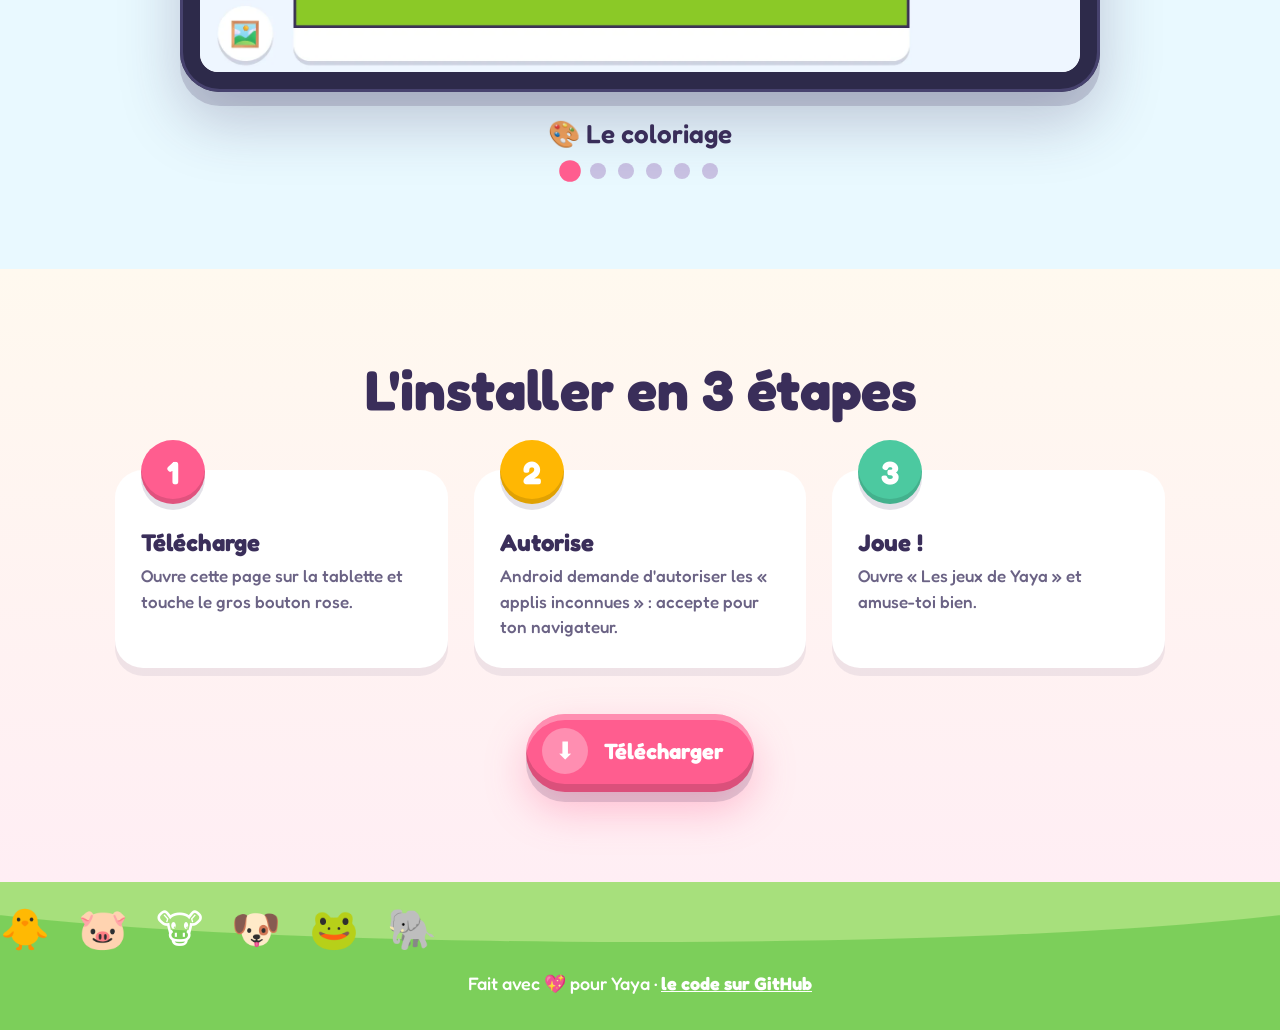
==== commit 9de26798: "Site : retrait des cartes de jeux Co-Authored-By: Claude Opus 5.5 <noreply@anthropic.com>" ====
--- a/site/index.html
+++ b/site/index.html
@@ -62,43 +62,6 @@
   </header>
 
   <main>
-    <!-- =========================== Les jeux =========================== -->
-    <section class="section games" id="jeux">
-      <h2 class="title">Six jeux, plein de sourires</h2>
-      <div class="cards">
-        <article class="card reveal" style="--c:#ff8fab">
-          <div class="card-icon">🎨</div>
-          <h3>Coloriage</h3>
-          <p>Le pot de peinture, le crayon et la gomme.</p>
-        </article>
-        <article class="card reveal" style="--c:#ffb347">
-          <div class="card-icon">🧩</div>
-          <h3>Puzzles</h3>
-          <p>Des pièces qui s'aimantent toutes seules, de 8 à 35.</p>
-        </article>
-        <article class="card reveal" style="--c:#7bd389">
-          <div class="card-icon">🐮</div>
-          <h3>Animaux</h3>
-          <p>24 animaux qui sautent et poussent leur cri.</p>
-        </article>
-        <article class="card reveal" style="--c:#5ec8f2">
-          <div class="card-icon">🧼</div>
-          <h3>Bulles</h3>
-          <p>On éclate, on souffle, et parfois il pleut des étoiles.</p>
-        </article>
-        <article class="card reveal" style="--c:#9b8cff">
-          <div class="card-icon">🎹</div>
-          <h3>Piano</h3>
-          <p>Huit touches arc-en-ciel et « Au clair de la lune ».</p>
-        </article>
-        <article class="card reveal" style="--c:#4cc9a0">
-          <div class="card-icon">🃏</div>
-          <h3>Memory</h3>
-          <p>Retrouver les paires, avec les photos de la famille.</p>
-        </article>
-      </div>
-    </section>
-
     <!-- =========================== Captures =========================== -->
     <section class="section gallery" id="images">
       <h2 class="title">Un petit tour dedans</h2>
--- a/site/style.css
+++ b/site/style.css
@@ -257,57 +257,6 @@
   font-weight: 700;
   line-height: 1.1;
 }
-.lead {
-  text-align: center;
-  margin: 14px auto 0;
-  font-size: 20px;
-  color: var(--ink-soft);
-  max-width: 34em;
-}
-
-/* Jeux */
-.games { background: var(--grass); color: #fff; padding-top: 40px; }
-.games .title { text-shadow: 0 5px 0 rgba(0, 0, 0, .1); }
-.games .lead { color: rgba(255, 255, 255, .92); }
-.cards {
-  max-width: 1150px;
-  margin: 50px auto 0;
-  display: grid;
-  grid-template-columns: repeat(3, 1fr);
-  gap: 30px;
-}
-.card {
-  position: relative;
-  padding: 30px 28px 32px;
-  border-radius: 34px;
-  background: var(--c);
-  box-shadow:
-    inset 0 -10px 0 rgba(0, 0, 0, .1),
-    inset 0 8px 0 rgba(255, 255, 255, .28),
-    0 10px 0 rgba(58, 46, 90, .15);
-  transition: transform .25s cubic-bezier(.3, 1.6, .5, 1);
-}
-.card:hover { transform: translateY(-8px) rotate(-1.5deg); }
-.card:nth-child(even):hover { transform: translateY(-8px) rotate(1.5deg); }
-.card:hover .card-icon { animation: jelly .6s ease; }
-.card-icon {
-  width: 96px;
-  height: 96px;
-  border-radius: 50%;
-  background: rgba(255, 255, 255, .35);
-  display: grid;
-  place-items: center;
-  font-size: 56px;
-  margin-bottom: 16px;
-}
-@keyframes jelly {
-  30% { transform: scale(1.25, .8); }
-  50% { transform: scale(.85, 1.2); }
-  70% { transform: scale(1.08, .95); }
-}
-.card h3 { font-size: 30px; font-weight: 700; text-shadow: 0 3px 0 rgba(0, 0, 0, .1); }
-.card p { margin-top: 8px; font-size: 18px; line-height: 1.5; color: rgba(255, 255, 255, .95); }
-
 /* Galerie */
 .gallery { background: var(--sky3); }
 .viewer {
@@ -452,7 +401,7 @@
   .name { justify-content: center; }
   .tagline { margin-left: auto; margin-right: auto; }
   .hero-device { max-width: 560px; margin: 20px auto 0; width: 100%; }
-  .cards, .steps { grid-template-columns: 1fr 1fr; }
+  .steps { grid-template-columns: 1fr 1fr; }
   .steps { gap: 50px 26px; }
   .sun { width: 80px; height: 80px; }
   .prev { left: -12px; }
@@ -461,7 +410,7 @@
 @media (max-width: 600px) {
   .section { padding: 70px 18px; }
   .hero { padding: 30px 18px 18vh; }
-  .cards, .steps { grid-template-columns: 1fr; }
+  .steps { grid-template-columns: 1fr; }
   .candy { padding: 14px 26px 18px 14px; }
   .candy strong { font-size: 22px; }
   .sticker { width: 64px; height: 64px; font-size: 32px; }
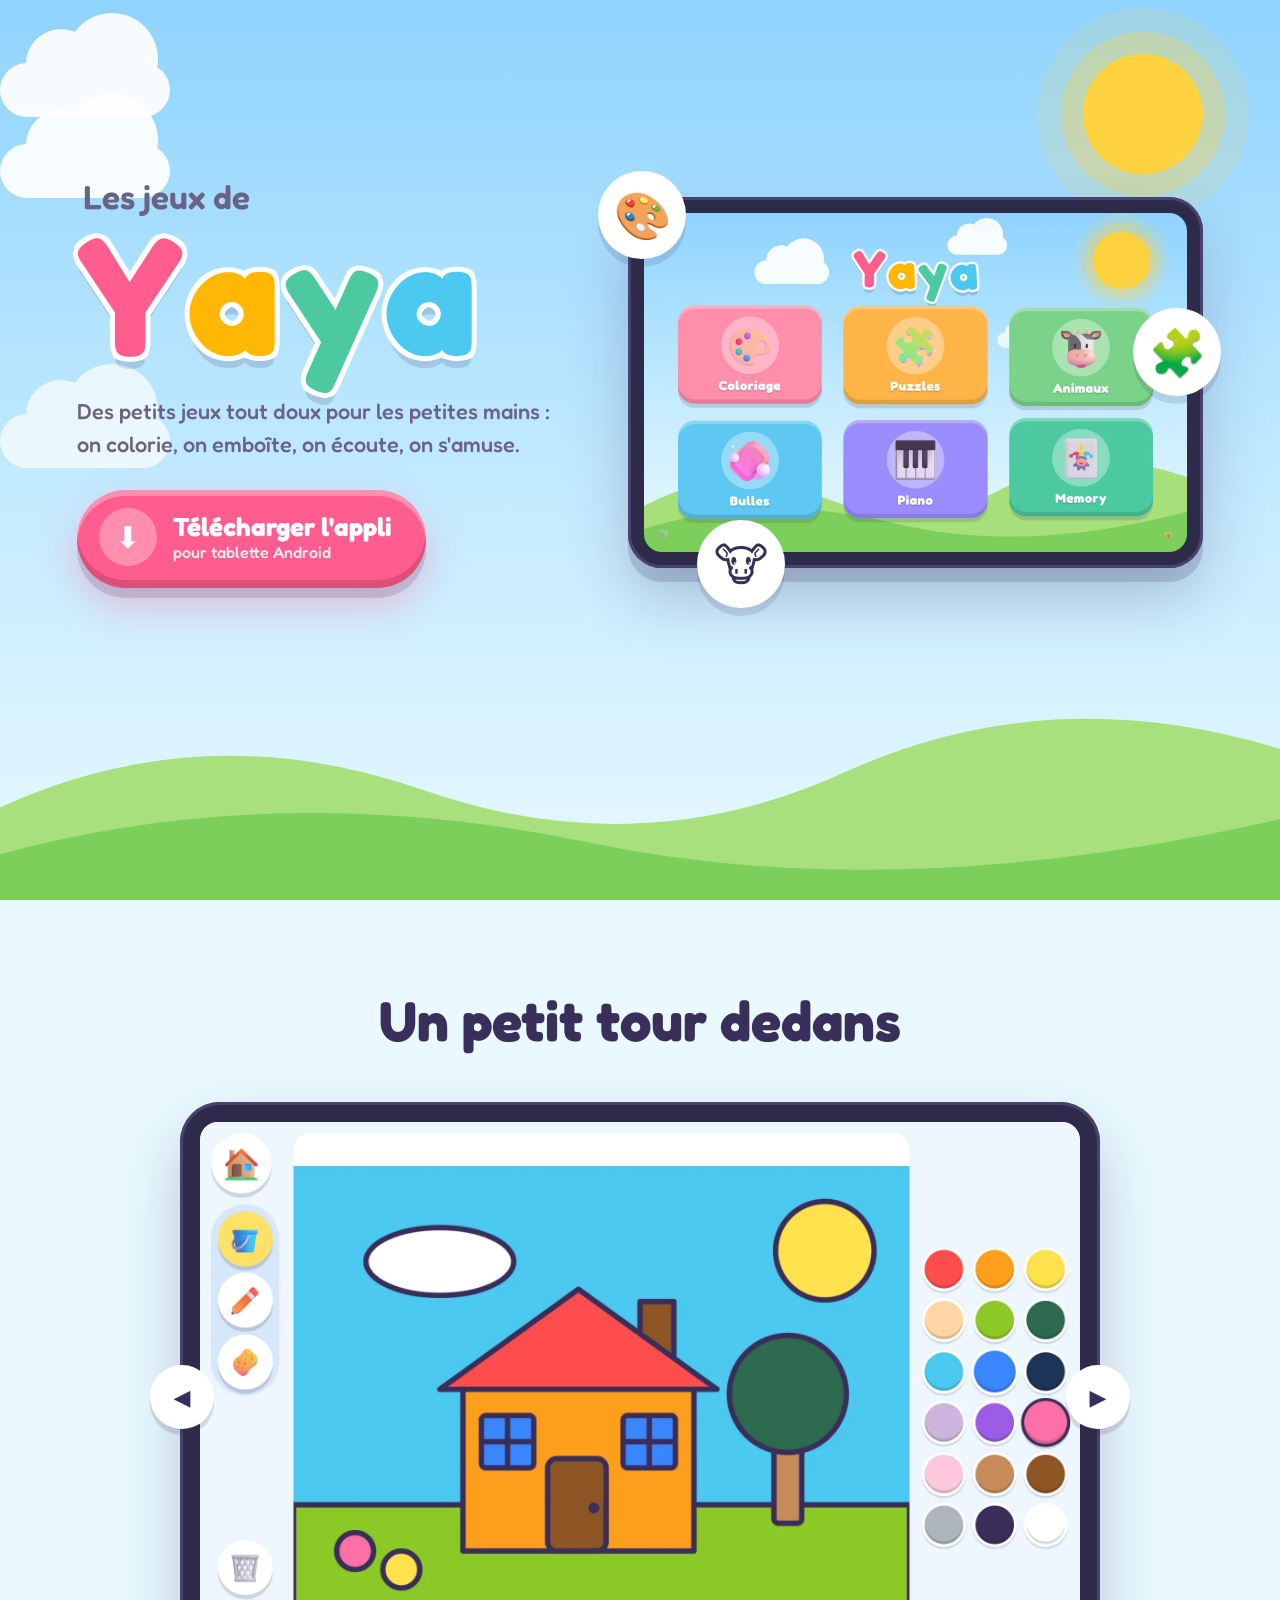
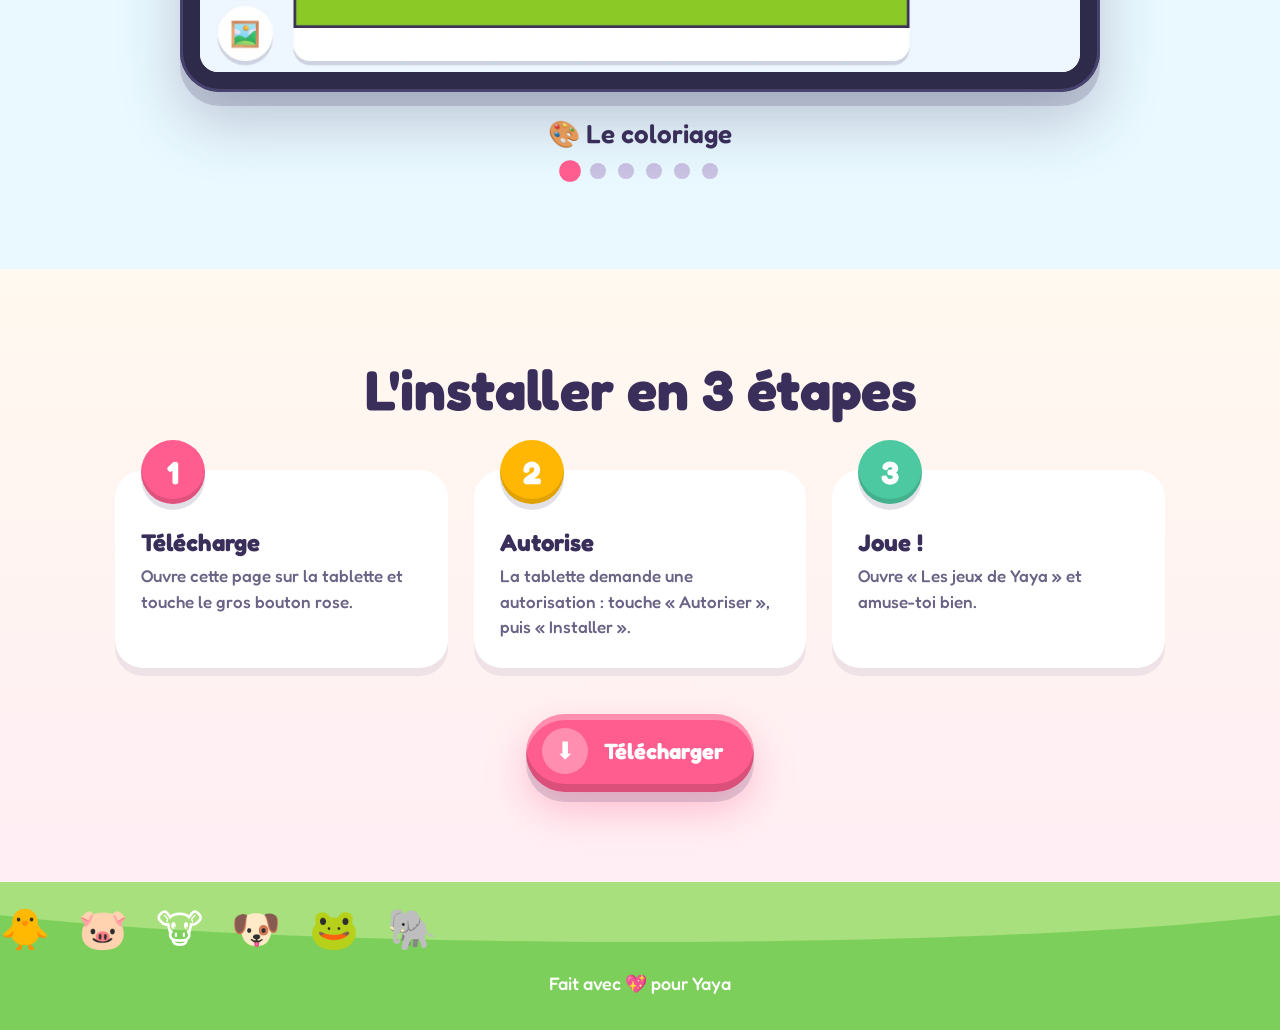
==== commit 71f8bd59: "Site : plus rien de technique ni de nombre de jeux Co-Authored-By: Claude Opus 5.5 <noreply@anthropi" ====
--- a/site/index.html
+++ b/site/index.html
@@ -4,10 +4,10 @@
   <meta charset="utf-8">
   <meta name="viewport" content="width=device-width, initial-scale=1">
   <title>Les jeux de Yaya · petits jeux tout doux pour Android</title>
-  <meta name="description" content="Six petits jeux tout doux pour les 3 ans et plus : coloriage, puzzles, cris des animaux, bulles, piano et memory.">
+  <meta name="description" content="Des petits jeux tout doux pour les 3 ans et plus : coloriage, puzzles, animaux, bulles, piano et memory.">
   <meta name="theme-color" content="#8fd3ff">
   <meta property="og:title" content="Les jeux de Yaya">
-  <meta property="og:description" content="Six petits jeux tout doux pour les tout-petits, sur tablette Android.">
+  <meta property="og:description" content="Des petits jeux tout doux pour les tout-petits, sur tablette.">
   <meta property="og:image" content="https://yaya.glaede.fr/img/menu.webp">
   <meta property="og:type" content="website">
   <link rel="icon" href="favicon.svg" type="image/svg+xml">
@@ -33,7 +33,7 @@
         <h1 class="name" aria-label="Yaya">
           <span style="--c:#ff5d8f;--i:0">Y</span><span style="--c:#ffb703;--i:1">a</span><span style="--c:#4cc9a0;--i:2">y</span><span style="--c:#4cc9f0;--i:3">a</span>
         </h1>
-        <p class="tagline">Six petits jeux tout doux pour les petites mains&nbsp;:<br>on colorie, on emboîte, on écoute, on s'amuse.</p>
+        <p class="tagline">Des petits jeux tout doux pour les petites mains&nbsp;:<br>on colorie, on emboîte, on écoute, on s'amuse.</p>
 
         <a class="candy download" id="download" href="https://github.com/Glaede2/les-jeux-de-yaya/releases/latest/download/LesJeuxDeYaya.apk">
           <span class="candy-icon">⬇️</span>
@@ -42,12 +42,11 @@
             <small>pour tablette Android</small>
           </span>
         </a>
-        <p class="meta"><span id="version">Dernière version</span> · Android 8 et plus · <a href="https://github.com/Glaede2/les-jeux-de-yaya/releases" id="releases">toutes les versions</a></p>
       </div>
 
       <div class="hero-device">
         <div class="tablet tilt">
-          <img src="img/menu.webp" alt="L'écran d'accueil de l'appli : le prénom Yaya et six tuiles de jeux colorées" width="1920" height="1200">
+          <img src="img/menu.webp" alt="L'écran d'accueil de l'appli : le prénom Yaya et les tuiles de jeux colorées" width="1920" height="1200">
         </div>
         <span class="sticker s1">🎨</span>
         <span class="sticker s2">🧩</span>
@@ -83,13 +82,12 @@
       <div class="dots" id="dots"></div>
     </section>
 
-
     <!-- =========================== Installation =========================== -->
     <section class="section install" id="installer">
       <h2 class="title">L'installer en 3 étapes</h2>
       <ol class="steps">
         <li class="step reveal" style="--c:#ff5d8f"><b>1</b><h3>Télécharge</h3><p>Ouvre cette page sur la tablette et touche le gros bouton rose.</p></li>
-        <li class="step reveal" style="--c:#ffb703"><b>2</b><h3>Autorise</h3><p>Android demande d'autoriser les « applis inconnues » : accepte pour ton navigateur.</p></li>
+        <li class="step reveal" style="--c:#ffb703"><b>2</b><h3>Autorise</h3><p>La tablette demande une autorisation : touche « Autoriser », puis « Installer ».</p></li>
         <li class="step reveal" style="--c:#4cc9a0"><b>3</b><h3>Joue !</h3><p>Ouvre « Les jeux de Yaya » et amuse-toi bien.</p></li>
       </ol>
       <a class="candy download small" href="https://github.com/Glaede2/les-jeux-de-yaya/releases/latest/download/LesJeuxDeYaya.apk">
@@ -103,7 +101,7 @@
     <div class="parade" aria-hidden="true">
       <span>🐥</span><span>🐷</span><span>🐮</span><span>🐶</span><span>🐸</span><span>🐘</span>
     </div>
-    <p>Fait avec 💖 pour Yaya · <a href="https://github.com/Glaede2/les-jeux-de-yaya">le code sur GitHub</a></p>
+    <p>Fait avec 💖 pour Yaya</p>
   </footer>
 
   <canvas id="confetti" aria-hidden="true"></canvas>
--- a/site/style.css
+++ b/site/style.css
@@ -199,8 +199,6 @@
   94% { rotate: 3deg; }
   97% { rotate: -1.5deg; }
 }
-.meta { margin-top: 22px; font-size: 16px; color: var(--ink-soft); }
-.meta a { font-weight: 600; }
 
 /* Tablette */
 .hero-device { position: relative; }
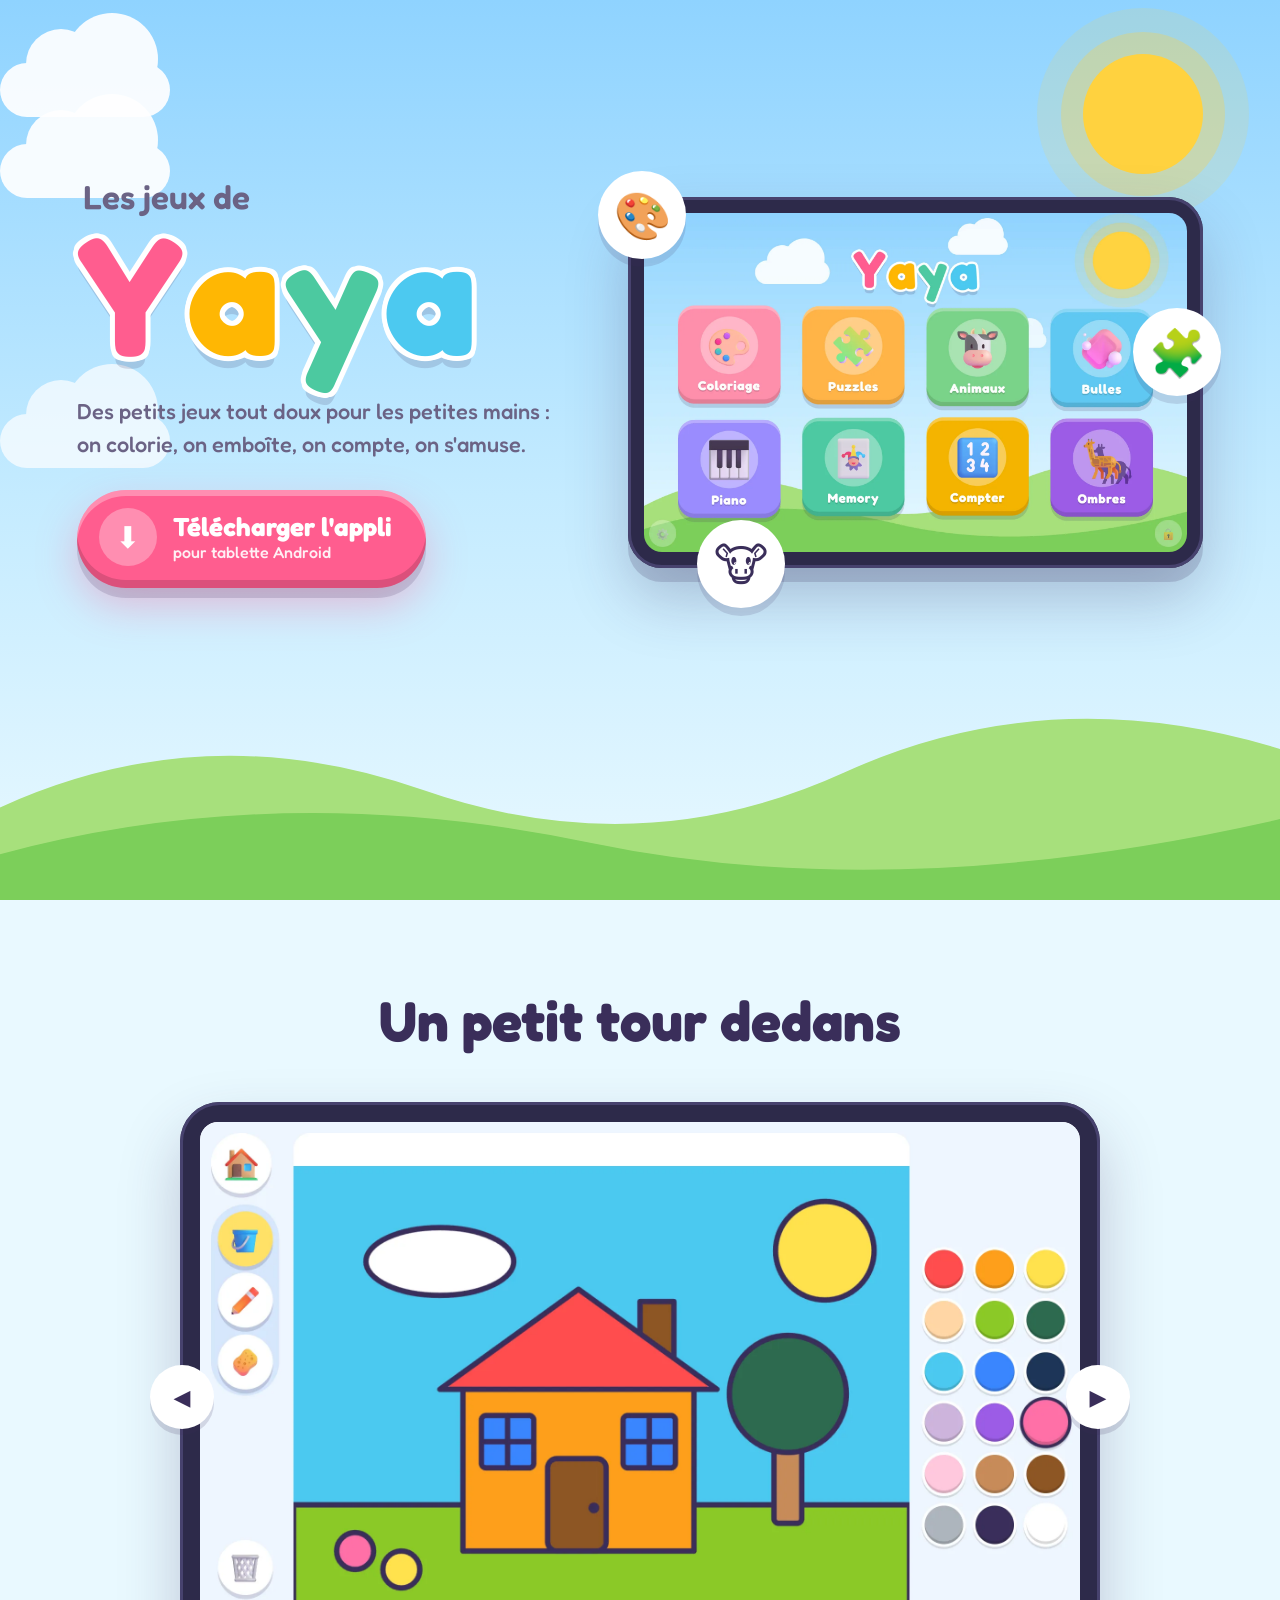
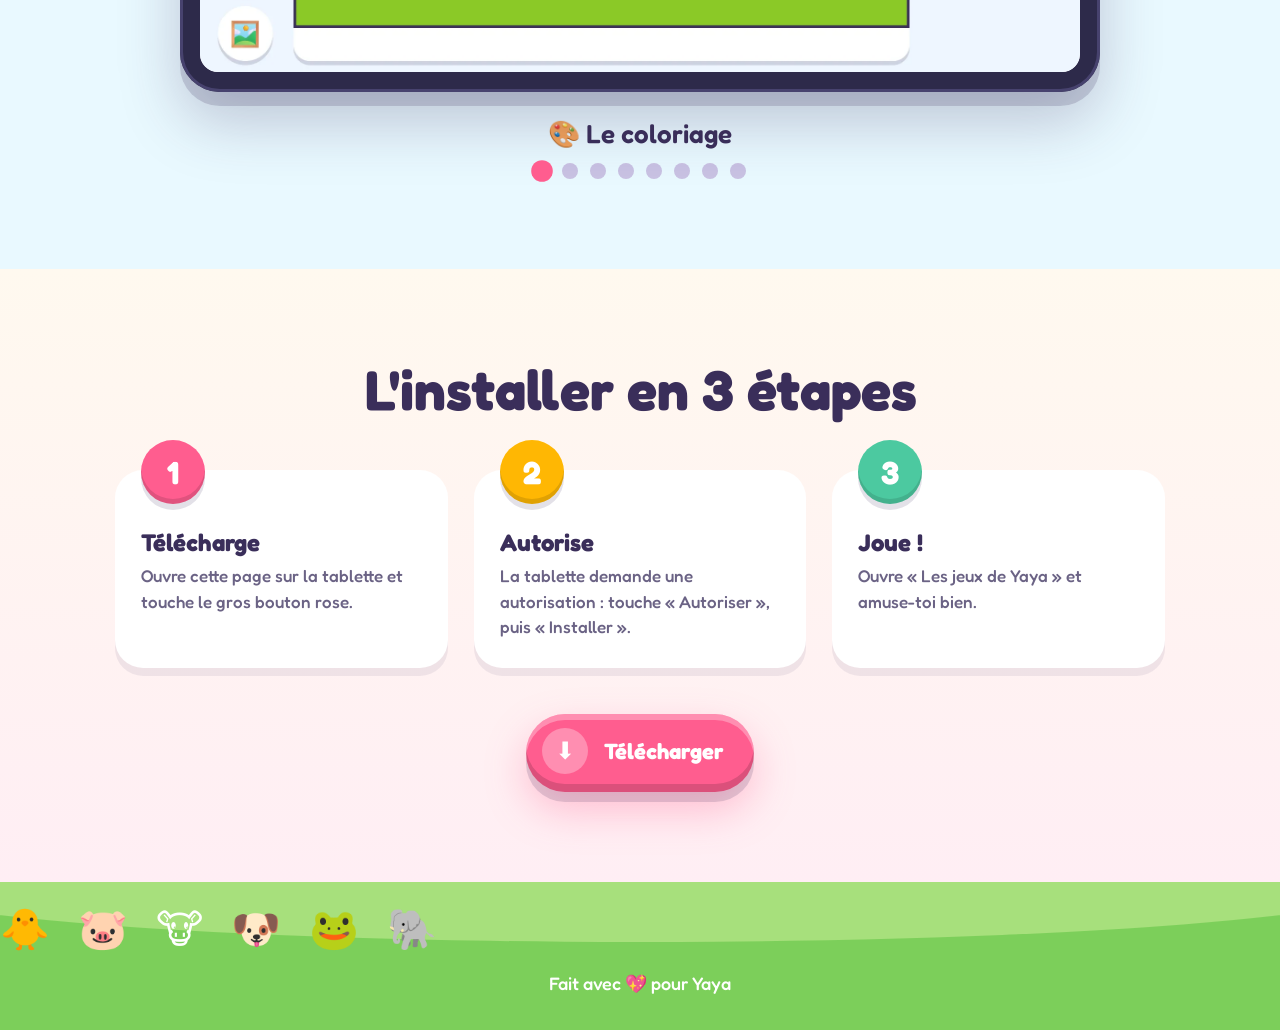
==== commit 50787ac6: "Version 1.1.0 Deux nouveaux jeux : Compter (chiffres et quantités) et Les ombres. Vrais cris d'anima" ====
--- a/site/index.html
+++ b/site/index.html
@@ -33,7 +33,7 @@
         <h1 class="name" aria-label="Yaya">
           <span style="--c:#ff5d8f;--i:0">Y</span><span style="--c:#ffb703;--i:1">a</span><span style="--c:#4cc9a0;--i:2">y</span><span style="--c:#4cc9f0;--i:3">a</span>
         </h1>
-        <p class="tagline">Des petits jeux tout doux pour les petites mains&nbsp;:<br>on colorie, on emboîte, on écoute, on s'amuse.</p>
+        <p class="tagline">Des petits jeux tout doux pour les petites mains&nbsp;:<br>on colorie, on emboîte, on compte, on s'amuse.</p>
 
         <a class="candy download" id="download" href="https://github.com/Glaede2/les-jeux-de-yaya/releases/latest/download/LesJeuxDeYaya.apk">
           <span class="candy-icon">⬇️</span>
@@ -73,6 +73,8 @@
             <img src="img/bulles.webp" alt="Des bulles de couleur qui montent dans l'eau" data-caption="🧼 Les bulles" width="1920" height="1200" loading="lazy">
             <img src="img/piano.webp" alt="Le piano aux huit touches de couleur" data-caption="🎹 Le piano" width="1920" height="1200" loading="lazy">
             <img src="img/memory.webp" alt="Le memory avec des cartes d'animaux" data-caption="🃏 Le memory" width="1920" height="1200" loading="lazy">
+            <img src="img/compter.webp" alt="Le jeu pour compter : des objets à toucher et trois cartes avec des chiffres et des points" data-caption="🔢 Compter" width="1920" height="1200" loading="lazy">
+            <img src="img/ombres.webp" alt="Le jeu des ombres : des animaux à glisser sur leur ombre" data-caption="🦒 Les ombres" width="1920" height="1200" loading="lazy">
           </div>
         </div>
         <button class="nav prev" id="prev" aria-label="Image précédente">◀</button>
